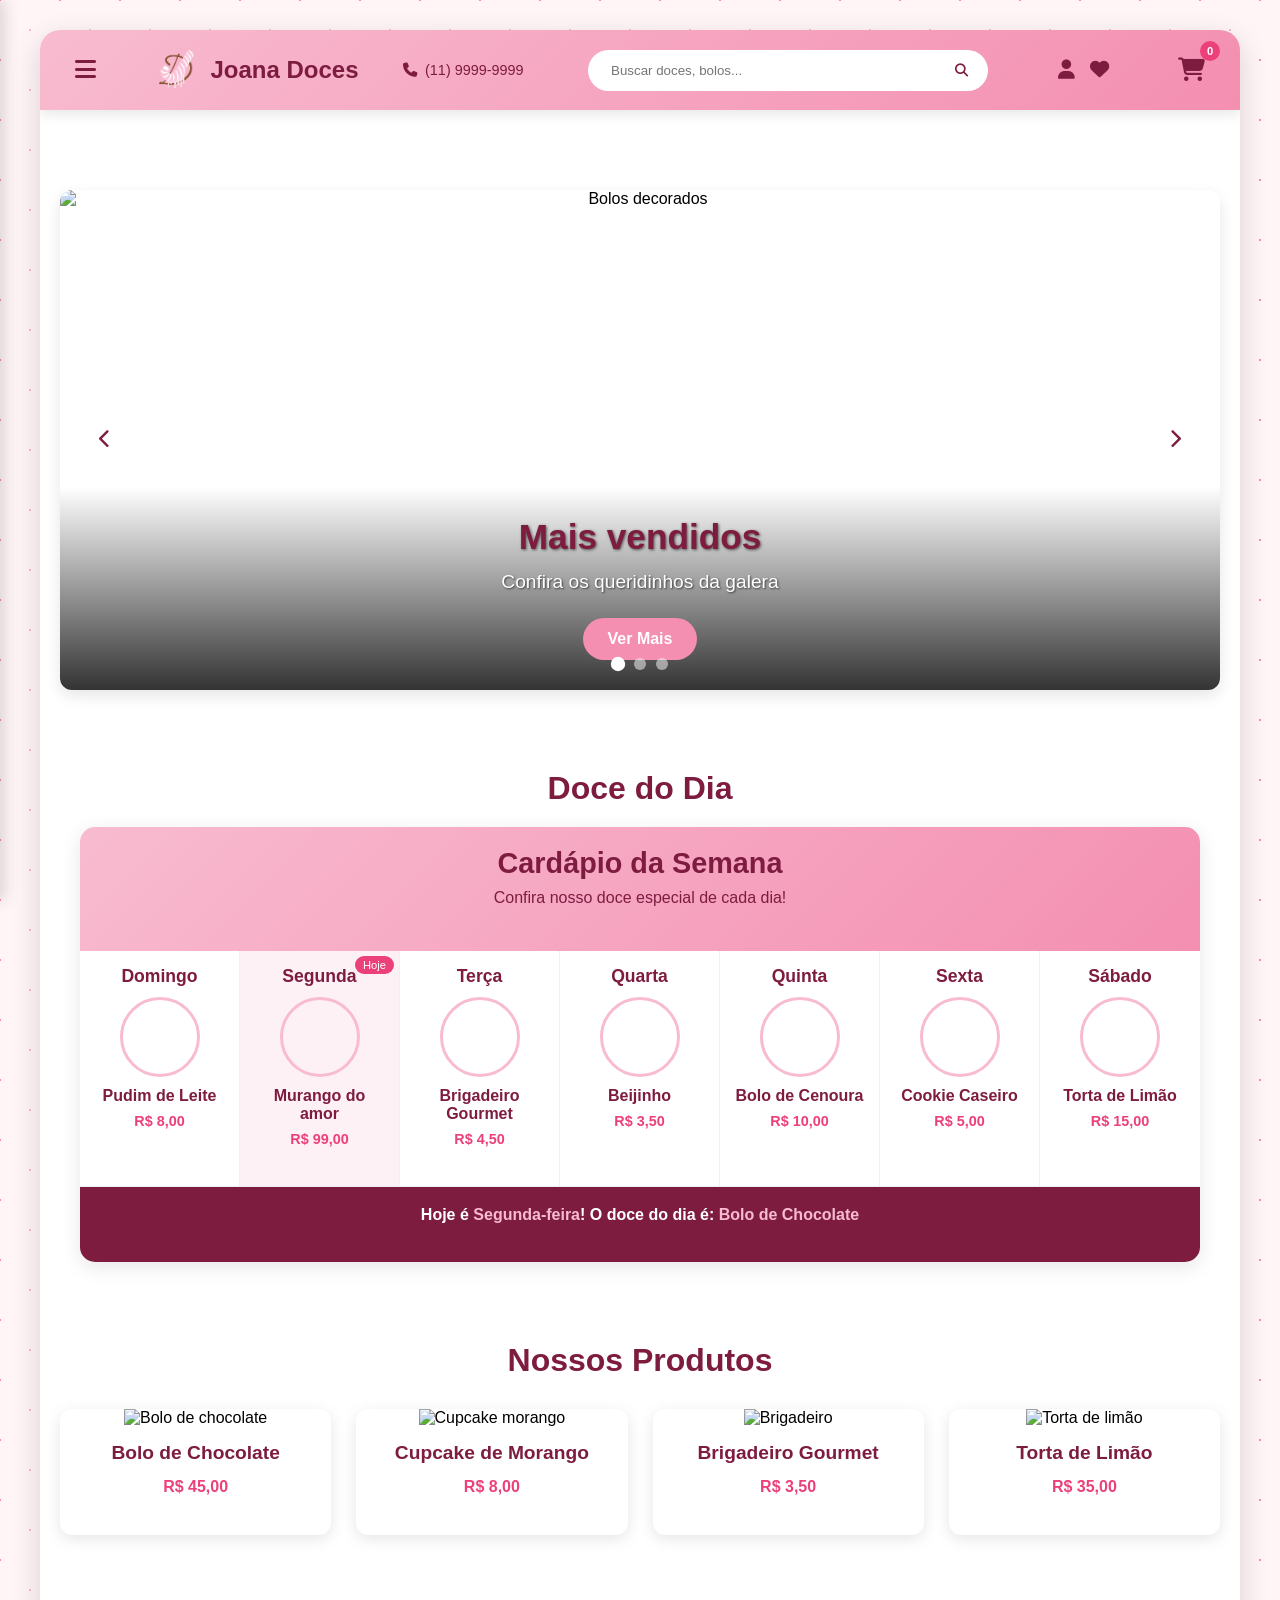
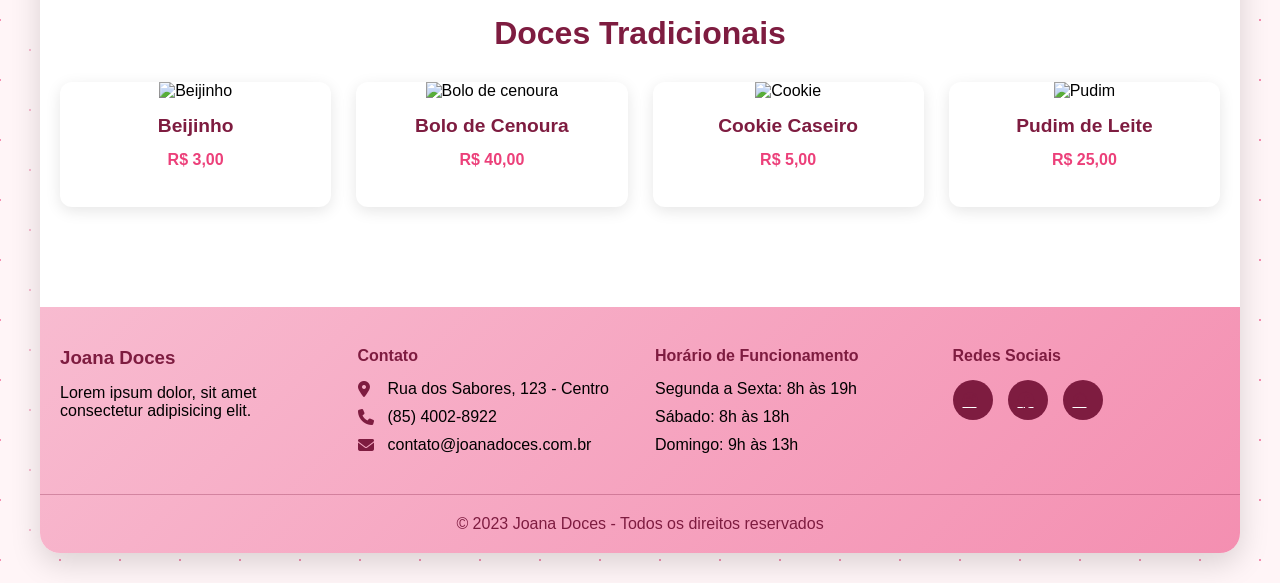
==== code/index.html @ 50fffc5e "update: nova pagina inicial Calendario adicionado" ====
<!DOCTYPE html>
<html lang="pt-br">

<head>
    <meta charset="UTF-8">
    <meta name="viewport" content="width=device-width, initial-scale=1.0">
    <title>Joana - Doces</title>
    <link rel="stylesheet" href="https://cdnjs.cloudflare.com/ajax/libs/font-awesome/6.4.0/css/all.min.css">
    <link rel="stylesheet" href="style/style.css">
</head>

<body>
    <div class="main-container">
        <header>
            <button class="menu-toggle" id="menuToggle">
                <i class="fas fa-bars"></i>
            </button>

            <div class="logo">
                <img src="resource/logo-removebg-preview.png" alt="Joana Doces" class="logo-img">
                <span class="logo-text">Joana Doces</span>
            </div>

            <div class="contact-info">
                <a href="tel:+551199999999" class="phone-link">
                    <i class="fas fa-phone"></i>
                    <span>(11) 9999-9999</span>
                </a>
            </div>

            <div class="search-bar">
                <input type="text" placeholder="Buscar doces, bolos..." aria-label="Buscar produtos">
                <button type="submit" aria-label="Pesquisar">
                    <i class="fas fa-search"></i>
                </button>
            </div>

            <div class="user-actions">
                <a href="#" class="user-icon" aria-label="Minha conta">
                    <i class="fas fa-user"></i>
                </a>
                <a href="#" class="wishlist-icon" aria-label="Favoritos">
                    <i class="fas fa-heart"></i>
                </a>
            </div>

            <div class="cart-icon" id="cartIcon">
                <i class="fas fa-shopping-cart"></i>
                <span class="cart-count">0</span>
            </div>
        </header>

        <div class="side-menu" id="sideMenu">
            <div class="menu-header">
                <h2 class="menu-title">Menu</h2>
                <button class="close-menu" id="closeMenu">
                    <i class="fas fa-times"></i>
                </button>
            </div>

            <nav class="menu-nav">
                <ul>
                    <li><a href="#"><i class="fas fa-home"></i> Início</a></li>
                    <li><a href="#"><i class="fas fa-birthday-cake"></i> Bolos</a></li>
                    <li><a href="#"><i class="fas fa-cookie"></i> Doces do dia</a></li>
                    <li><a href="#"><i class="fas fa-cupcake"></i> Doces</a></li>
                    <li><a href="#"><i class="fas fa-gift"></i> Encomendas</a></li>
                    <li><a href="#"><i class="fas fa-users"></i> Sobre Nós</a></li>
                    <li><a href="#"><i class="fas fa-phone"></i> Contato</a></li>
                </ul>
            </nav>
        </div>

        <div class="overlay" id="overlay"></div>

        <div class="content">
            <!-- Carrossel -->
            <section class="carousel-section">
                <div class="carousel-container">
                    <div class="carousel">
                        <div class="carousel-slide active">
                            <img src="https://images.unsplash.com/photo-1558319024-50a6119e4327?ixlib=rb-4.0.3&ixid=M3wxMjA3fDB8MHxwaG90by1wYWdlfHx8fGVufDB8fHx8fA%3D%3D&auto=format&fit=crop&w=1200&q=80"
                                alt="Bolos decorados">
                            <div class="slide-content">
                                <h2>Mais vendidos</h2>
                                <p>Confira os queridinhos da galera</p>
                                <a href="#" class="btn">Ver Mais</a>
                            </div>
                        </div>
                        <div class="carousel-slide">
                            <img src="https://images.unsplash.com/photo-1578985545062-69928b1d9587?ixlib=rb-4.0.3&ixid=M3wxMjA3fDB8MHxwaG90by1wYWdlfHx8fGVufDB8fHx8fA%3D%3D&auto=format&fit=crop&w=1200&q=80"
                                alt="Cupcakes coloridos">
                            <div class="slide-content">
                                <h2>Doces do dia</h2>
                                <p>Sabores incríveis para todas as ocasiões</p>
                                <a href="#" class="btn">Ver Mais</a>
                            </div>
                        </div>
                        <div class="carousel-slide">
                            <img src="https://images.unsplash.com/photo-1586788680434-30d8b2a0655d?ixlib=rb-4.0.3&ixid=M3wxMjA3fDB8MHxwaG90by1wYWdlfHx8fGVufDB8fHx8fA%3D%3D&auto=format&fit=crop&w=1200&q=80"
                                alt="Docinhos finos">
                            <div class="slide-content">
                                <h2>Sem ideia</h2>
                                <p>Sobremesas elegantes para momentos especiais</p>
                                <a href="#" class="btn">Ver Mais</a>
                            </div>
                        </div>
                    </div>
                    <button class="carousel-control prev" id="prevBtn">
                        <i class="fas fa-chevron-left"></i>
                    </button>
                    <button class="carousel-control next" id="nextBtn">
                        <i class="fas fa-chevron-right"></i>
                    </button>
                    <div class="carousel-indicators" id="indicators"></div>
                </div>
            </section>

            <!-- Seção Doce do Dia -->
            <section class="daily-special">
                <h2 class="section-title">Doce do Dia</h2>
                <div class="calendar-container">
                    <div class="calendar">
                        <div class="calendar-header">
                            <h3>Cardápio da Semana</h3>
                            <p>Confira nosso doce especial de cada dia!</p>
                        </div>
                        <div class="week-days">
                            <div class="day" data-day="domingo">
                                <h4>Domingo</h4>
                                <div class="dessert-info">
                                    <div class="dessert-image"
                                        style="background-image: url('https://images.unsplash.com/photo-1621293385250-9a4be4c5d988?ixlib=rb-4.0.3&ixid=MnwxMjA3fDB8MHxwaG90by1wYWdlfHx8fGVufDB8fHx8&auto=format&fit=crop&w=300&q=80')">
                                    </div>
                                    <h5>Pudim de Leite</h5>
                                    <p>R$ 8,00</p>
                                </div>
                            </div>
                            <div class="day" data-day="segunda">
                                <h4>Segunda</h4>
                                <div class="dessert-info">
                                    <div class="dessert-image"
                                        style="background-image: url('https://images.unsplash.com/photo-1578985545062-69928b1d9587?ixlib=rb-4.0.3&ixid=MnwxMjA3fDB8MHxwaG90by1wYWdlfHx8fGVufDB8fHx8&auto=format&fit=crop&w=300&q=80')">
                                    </div>
                                    <h5>Murango do amor</h5>
                                    <p>R$ 99,00</p>
                                </div>
                            </div>
                            <div class="day" data-day="terca">
                                <h4>Terça</h4>
                                <div class="dessert-info">
                                    <div class="dessert-image"
                                        style="background-image: url('https://images.unsplash.com/photo-1614707267537-b85aaf00c4b7?ixlib=rb-4.0.3&ixid=MnwxMjA3fDB8MHxwaG90by1wYWdlfHx8fGVufDB8fHx8&auto=format&fit=crop&w=300&q=80')">
                                    </div>
                                    <h5>Brigadeiro Gourmet</h5>
                                    <p>R$ 4,50</p>
                                </div>
                            </div>
                            <div class="day" data-day="quarta">
                                <h4>Quarta</h4>
                                <div class="dessert-info">
                                    <div class="dessert-image"
                                        style="background-image: url('https://images.unsplash.com/photo-1586985289688-ca3cf47d3e6d?ixlib=rb-4.0.3&ixid=MnwxMjA3fDB8MHxwaG90by1wYWdlfHx8fGVufDB8fHx8&auto=format&fit=crop&w=300&q=80')">
                                    </div>
                                    <h5>Beijinho</h5>
                                    <p>R$ 3,50</p>
                                </div>
                            </div>
                            <div class="day" data-day="quinta">
                                <h4>Quinta</h4>
                                <div class="dessert-info">
                                    <div class="dessert-image"
                                        style="background-image: url('https://images.unsplash.com/photo-1495147466023-ac5c588e2e94?ixlib=rb-4.0.3&ixid=MnwxMjA3fDB8MHxwaG90by1wYWdlfHx8fGVufDB8fHx8&auto=format&fit=crop&w=300&q=80')">
                                    </div>
                                    <h5>Bolo de Cenoura</h5>
                                    <p>R$ 10,00</p>
                                </div>
                            </div>
                            <div class="day" data-day="sexta">
                                <h4>Sexta</h4>
                                <div class="dessert-info">
                                    <div class="dessert-image"
                                        style="background-image: url('https://images.unsplash.com/photo-1517433670267-08bbd4be890f?ixlib=rb-4.0.3&ixid=MnwxMjA3fDB8MHxwaG90by1wYWdlfHx8fGVufDB8fHx8&auto=format&fit=crop&w=300&q=80')">
                                    </div>
                                    <h5>Cookie Caseiro</h5>
                                    <p>R$ 5,00</p>
                                </div>
                            </div>
                            <div class="day" data-day="sabado">
                                <h4>Sábado</h4>
                                <div class="dessert-info">
                                    <div class="dessert-image"
                                        style="background-image: url('https://images.unsplash.com/photo-1626082895616-3c6b86dd1f89?ixlib=rb-4.0.3&ixid=MnwxMjA3fDB8MHxwaG90by1wYWdlfHx8fGVufDB8fHx8&auto=format&fit=crop&w=300&q=80')">
                                    </div>
                                    <h5>Torta de Limão</h5>
                                    <p>R$ 15,00</p>
                                </div>
                            </div>
                        </div>
                        <div class="current-day-highlight">
                            <p>Hoje é <span id="current-day-name">Segunda-feira</span>! O doce do dia é: <span
                                    id="today-special">Bolo de Chocolate</span></p>
                        </div>
                    </div>
                </div>
            </section>

            <!-- Sessao de produtos -->
            <section class="products-section">
                <h2 class="section-title">Nossos Produtos</h2>
                <div class="product-grid">
                    <div class="product-card">
                        <img src="https://images.unsplash.com/photo-1563729784474-d77dbb933a9e?ixlib=rb-4.0.3&ixid=M3wxMjA3fDB8MHxwaG90by1wYWdlfHx8fGVufDB8fHx8fA%3D%3D&auto=format&fit=crop&w=400&q=80"
                            alt="Bolo de chocolate" class="product-image">
                        <div class="product-info">
                            <h3 class="product-title">Bolo de Chocolate</h3>
                            <p class="product-price">R$ 45,00</p>
                        </div>
                    </div>
                    <div class="product-card">
                        <img src="https://images.unsplash.com/photo-1519869325930-281384150729?ixlib=rb-4.0.3&ixid=M3wxMjA3fDB8MHxwaG90by1wYWdlfHx8fGVufDB8fHx8fA%3D%3D&auto=format&fit=crop&w=400&q=80"
                            alt="Cupcake morango" class="product-image">
                        <div class="product-info">
                            <h3 class="product-title">Cupcake de Morango</h3>
                            <p class="product-price">R$ 8,00</p>
                        </div>
                    </div>
                    <div class="product-card">
                        <img src="https://images.unsplash.com/photo-1614707267537-b85aaf00c4b7?ixlib=rb-4.0.3&ixid=M3wxMjA3fDB8MHxwaG90by1wYWdlfHx8fGVufDB8fHx8fA%3D%3D&auto=format&fit=crop&w=400&q=80"
                            alt="Brigadeiro" class="product-image">
                        <div class="product-info">
                            <h3 class="product-title">Brigadeiro Gourmet</h3>
                            <p class="product-price">R$ 3,50</p>
                        </div>
                    </div>
                    <div class="product-card">
                        <img src="https://images.unsplash.com/photo-1623334044303-241021148842?ixlib=rb-4.0.3&ixid=M3wxMjA3fDB8MHxwaG90by1wYWdlfHx8fGVufDB8fHx8fA%3D%3D&auto=format&fit=crop&w=400&q=80"
                            alt="Torta de limão" class="product-image">
                        <div class="product-info">
                            <h3 class="product-title">Torta de Limão</h3>
                            <p class="product-price">R$ 35,00</p>
                        </div>
                    </div>
                </div>
            </section>

            <section class="products-section">
                <h2 class="section-title">Doces Tradicionais</h2>
                <div class="product-grid">
                    <div class="product-card">
                        <img src="https://images.unsplash.com/photo-1586985289688-ca3cf47d3e6d?ixlib=rb-4.0.3&ixid=M3wxMjA3fDB8MHxwaG90by1wYWdlfHx8fGVufDB8fHx8fA%3D%3D&auto=format&fit=crop&w=400&q=80"
                            alt="Beijinho" class="product-image">
                        <div class="product-info">
                            <h3 class="product-title">Beijinho</h3>
                            <p class="product-price">R$ 3,00</p>
                        </div>
                    </div>
                    <div class="product-card">
                        <img src="https://images.unsplash.com/photo-1495147466023-ac5c588e2e94?ixlib=rb-4.0.3&ixid=M3wxMjA3fDB8MHxwaG90by1wYWdlfHx8fGVufDB8fHx8fA%3D%3D&auto=format&fit=crop&w=400&q=80"
                            alt="Bolo de cenoura" class="product-image">
                        <div class="product-info">
                            <h3 class="product-title">Bolo de Cenoura</h3>
                            <p class="product-price">R$ 40,00</p>
                        </div>
                    </div>
                    <div class="product-card">
                        <img src="https://images.unsplash.com/photo-1517433670267-08bbd4be890f?ixlib=rb-4.0.3&ixid=M3wxMjA3fDB8MHxwaG90by1wYWdlfHx8fGVufDB8fHx8fA%3D%3D&auto=format&fit=crop&w=400&q=80"
                            alt="Cookie" class="product-image">
                        <div class="product-info">
                            <h3 class="product-title">Cookie Caseiro</h3>
                            <p class="product-price">R$ 5,00</p>
                        </div>
                    </div>
                    <div class="product-card">
                        <img src="https://images.unsplash.com/photo-1626082895616-3c6b86dd1f89?ixlib=rb-4.0.3&ixid=M3wxMjA3fDB8MHxwaG90by1wYWdlfHx8fGVufDB8fHx8fA%3D%3D&auto=format&fit=crop&w=400&q=80"
                            alt="Pudim" class="product-image">
                        <div class="product-info">
                            <h3 class="product-title">Pudim de Leite</h3>
                            <p class="product-price">R$ 25,00</p>
                        </div>
                    </div>
                </div>
            </section>
        </div>

        <footer class="site-footer">
            <div class="footer-content">
                <div class="footer-section">
                    <h3>Joana Doces</h3>
                    <p>Lorem ipsum dolor, sit amet consectetur adipisicing elit.</p>
                </div>

                <div class="footer-section">
                    <h4>Contato</h4>
                    <p><i class="fas fa-map-marker-alt"></i> Rua dos Sabores, 123 - Centro</p>
                    <p><i class="fas fa-phone"></i> (85) 4002-8922</p>
                    <p><i class="fas fa-envelope"></i> contato@joanadoces.com.br</p>
                </div>

                <div class="footer-section">
                    <h4>Horário de Funcionamento</h4>
                    <p>Segunda a Sexta: 8h às 19h</p>
                    <p>Sábado: 8h às 18h</p>
                    <p>Domingo: 9h às 13h</p>
                </div>

                <div class="footer-section">
                    <h4>Redes Sociais</h4>
                    <div class="social-icons">
                        <a href="#"><i class="fab fa-instagram"></i></a>
                        <a href="#"><i class="fab fa-facebook"></i></a>
                        <a href="#"><i class="fab fa-whatsapp"></i></a>
                    </div>
                </div>
            </div>

            <div class="footer-bottom">
                <p>&copy; 2023 Joana Doces - Todos os direitos reservados</p>
            </div>
        </footer>

    </div>
    <script src="scripts/script.js"></script>
</body>

</html>
---- code/style/style.css ----
* {
    margin: 0;
    padding: 0;
    box-sizing: border-box;
    font-family: 'Segoe UI', Tahoma, Geneva, Verdana, sans-serif;
}

/* BG do site com padrão temático */
body {
    background-color: #fff5f7;
    background-image: 
        radial-gradient(#f8bbd0 1.5px, transparent 1.5px),
        radial-gradient(#f48fb1 1.5px, transparent 1.5px);
    background-size: 60px 60px;
    background-position: 0 0, 30px 30px;
    min-height: 100vh;
    padding: 30px 20px;
}

/* Container principal que flutua sobre o BG */
.main-container {
    background: white;
    border-radius: 20px;
    box-shadow: 0 10px 30px rgba(0, 0, 0, 0.15);
    max-width: 1200px;
    margin: 0 auto;
    min-height: calc(100vh - 60px);
    overflow: hidden;
    position: relative;
}

.container {
    max-width: 1200px;
    margin: 0 auto;
    padding: 0 20px;
}

/* Header fixo */
header {
    position: sticky;
    top: 0;
    background: linear-gradient(135deg, #f8bbd0 0%, #f48fb1 100%);
    padding: 15px 25px;
    box-shadow: 0 4px 12px rgba(0, 0, 0, 0.1);
    display: flex;
    justify-content: space-between;
    align-items: center;
    z-index: 1000;
}

/* Logo */
.logo {
    display: flex;
    align-items: center;
    gap: 10px;
}

.logo-img {
    height: 50px;
    width: auto;
}

.logo-text {
    font-size: 1.5rem;
    font-weight: bold;
    color: #7e1c40;
}

.menu-toggle {
    font-size: 1.5rem;
    background: none;
    border: none;
    color: #7e1c40;
    cursor: pointer;
    padding: 10px;
    border-radius: 50%;
    transition: all 0.3s ease;
}

.menu-toggle:hover {
    background-color: rgba(255, 255, 255, 0.3);
}

.contact-info a {
    display: flex;
    align-items: center;
    gap: 8px;
    color: #7e1c40;
    text-decoration: none;
    font-size: 0.9rem;
    white-space: nowrap;
}

.contact-info a:hover {
    color: #ec407a;
}

.search-bar {
    display: flex;
    align-items: center;
    background: white;
    border-radius: 25px;
    padding: 5px 15px;
    margin: 0 20px;
    flex: 1;
    max-width: 400px;
}

.search-bar input {
    border: none;
    background: transparent;
    padding: 8px;
    width: 100%;
    outline: none;
}

.search-bar button {
    background: none;
    border: none;
    color: #7e1c40;
    cursor: pointer;
    padding: 5px;
}

.user-actions {
    display: flex;
    gap: 5px;
    margin-right: 5px;
}

.user-actions a {
    color: #7e1c40;
    font-size: 1.2rem;
    padding: 5px;
    border-radius: 30%;
    transition: all 0.3s ease;
}

.user-actions a:hover {
    background-color: rgba(255, 255, 255, 0.3);
}

.cart-icon {
    position: relative;
    font-size: 1.5rem;
    color: #7e1c40;
    padding: 10px;
    border-radius: 50%;
    transition: all 0.3s ease;
    cursor: pointer;
    margin-left: 5px;
}

.cart-icon:hover {
    background-color: rgba(255, 255, 255, 0.3);
}

.cart-count {
    position: absolute;
    top: -5px;
    right: -5px;
    background-color: #ec407a;
    color: white;
    font-size: 0.7rem;
    width: 20px;
    height: 20px;
    border-radius: 50%;
    display: flex;
    justify-content: center;
    align-items: center;
    font-weight: bold;
}

/* Menu lateral */
.side-menu {
    position: fixed;
    top: 0;
    left: -300px;
    width: 300px;
    height: 100%;
    background: linear-gradient(to bottom, #f8bbd0, #f48fb1);
    box-shadow: 4px 0 15px rgba(0, 0, 0, 0.15);
    transition: all 0.4s ease;
    z-index: 1001;
    padding: 20px;
    overflow-y: auto;
}

.side-menu.active {
    left: 0;
}

.menu-header {
    display: flex;
    justify-content: space-between;
    align-items: center;
    margin-bottom: 30px;
    padding-bottom: 15px;
    border-bottom: 2px solid rgba(126, 28, 64, 0.3);
}

.menu-title {
    font-size: 1.5rem;
    color: #7e1c40;
    font-weight: bold;
}

.close-menu {
    font-size: 1.5rem;
    background: none;
    border: none;
    color: #7e1c40;
    cursor: pointer;
}

.menu-nav ul {
    list-style: none;
}

.menu-nav li {
    margin-bottom: 15px;
}

.menu-nav a {
    display: block;
    text-decoration: none;
    color: #7e1c40;
    font-weight: 600;
    padding: 12px 15px;
    border-radius: 8px;
    transition: all 0.3s ease;
}

.menu-nav a:hover {
    background-color: rgba(255, 255, 255, 0.5);
    transform: translateX(5px);
}

.overlay {
    position: fixed;
    top: 0;
    left: 0;
    width: 100%;
    height: 100%;
    background-color: rgba(0, 0, 0, 0.5);
    opacity: 0;
    visibility: hidden;
    transition: all 0.4s ease;
    z-index: 1000;
}

.overlay.active {
    opacity: 1;
    visibility: visible;
}

.content {
    margin-top: 40px;
    text-align: center;
    padding: 20px;
}

.content h2 {
    color: #7e1c40;
    margin-bottom: 20px;
}

.content p {
    max-width: 700px;
    margin: 0 auto 20px;
    line-height: 1.6;
}

/* Estilos do Carrossel */
.carousel-section {
    margin: 20px 0 40px;
}

.carousel-container {
    position: relative;
    max-width: 1200px;
    margin: 0 auto;
    overflow: hidden;
    border-radius: 12px;
    box-shadow: 0 6px 15px rgba(0, 0, 0, 0.1);
}

.carousel {
    display: flex;
    transition: transform 0.5s ease-in-out;
    height: 500px;
}

.carousel-slide {
    min-width: 100%;
    position: relative;
}

.carousel-slide img {
    width: 100%;
    height: 100%;
    object-fit: cover;
    display: block;
}

.slide-content {
    position: absolute;
    bottom: 0;
    left: 0;
    right: 0;
    background: linear-gradient(to top, rgba(0, 0, 0, 0.8), transparent);
    color: white;
    padding: 30px;
    text-align: center;
}

.slide-content h2 {
    font-size: 2.2rem;
    margin-bottom: 10px;
    text-shadow: 1px 1px 3px rgba(0, 0, 0, 0.6);
}

.slide-content p {
    font-size: 1.2rem;
    margin-bottom: 20px;
    text-shadow: 1px 1px 2px rgba(0, 0, 0, 0.6);
}

.btn {
    display: inline-block;
    background-color: #f48fb1;
    color: white;
    padding: 12px 25px;
    border-radius: 30px;
    text-decoration: none;
    font-weight: bold;
    transition: all 0.3s ease;
}

.btn:hover {
    background-color: #ec407a;
    transform: translateY(-3px);
    box-shadow: 0 5px 10px rgba(0, 0, 0, 0.2);
}

.carousel-control {
    position: absolute;
    top: 50%;
    transform: translateY(-50%);
    background-color: rgba(255, 255, 255, 0.7);
    border: none;
    border-radius: 50%;
    width: 50px;
    height: 50px;
    font-size: 1.2rem;
    color: #7e1c40;
    cursor: pointer;
    transition: all 0.3s ease;
    z-index: 10;
}

.carousel-control:hover {
    background-color: white;
}

.prev {
    left: 20px;
}

.next {
    right: 20px;
}

.carousel-indicators {
    position: absolute;
    bottom: 20px;
    left: 0;
    right: 0;
    display: flex;
    justify-content: center;
    gap: 10px;
}

.carousel-indicators .indicator {
    width: 12px;
    height: 12px;
    border-radius: 50%;
    background-color: rgba(255, 255, 255, 0.5);
    cursor: pointer;
    transition: all 0.3s ease;
}

.carousel-indicators .indicator.active {
    background-color: white;
    transform: scale(1.2);
}

/* Seção de Produtos */
.products-section {
    padding: 40px 0;
}

.section-title {
    text-align: center;
    color: #7e1c40;
    margin-bottom: 30px;
    font-size: 2rem;
}

.product-grid {
    display: grid;
    grid-template-columns: repeat(auto-fill, minmax(250px, 1fr));
    gap: 25px;
    margin-top: 30px;
}

.product-card {
    background: white;
    border-radius: 12px;
    overflow: hidden;
    box-shadow: 0 4px 15px rgba(0, 0, 0, 0.1);
    transition: transform 0.3s ease;
}

.product-card:hover {
    transform: translateY(-5px);
}

.product-image {
    height: 200px;
    width: 100%;
    object-fit: cover;
}

.product-info {
    padding: 15px;
}

.product-title {
    font-size: 1.2rem;
    color: #7e1c40;
    margin-bottom: 10px;
}

.product-price {
    font-weight: bold;
    color: #ec407a;
    margin-bottom: 15px;
}

@media (max-width: 768px) {
    .footer-content {
        grid-template-columns: 1fr;
        text-align: center;
    }
    
    .footer-section p {
        justify-content: center;
    }
    
    .social-icons {
        justify-content: center;
    }
}

.site-footer {
    background: linear-gradient(135deg, #f8bbd0 0%, #f48fb1 100%);
    padding: 40px 0 20px;
    margin-top: 40px;
}

.footer-content {
    display: grid;
    grid-template-columns: repeat(auto-fit, minmax(250px, 1fr));
    gap: 30px;
    max-width: 1200px;
    margin: 0 auto;
    padding: 0 20px;
}

.footer-section h3,
.footer-section h4 {
    color: #7e1c40;
    margin-bottom: 15px;
}

.footer-section p {
    margin-bottom: 10px;
    display: flex;
    align-items: center;
    gap: 10px;
}

.footer-section i {
    width: 20px;
    color: #7e1c40;
}

.social-icons {
    display: flex;
    gap: 15px;
}

.social-icons a {
    display: flex;
    align-items: center;
    justify-content: center;
    width: 40px;
    height: 40px;
    background-color: #7e1c40;
    color: white;
    border-radius: 50%;
    transition: all 0.3s ease;
}

.social-icons a:hover {
    background-color: #ec407a;
    transform: translateY(-3px);
}

.footer-bottom {
    text-align: center;
    margin-top: 30px;
    padding-top: 20px;
    border-top: 1px solid rgba(126, 28, 64, 0.3);
}

.footer-bottom p {
    color: #7e1c40;
}

@media (max-width: 768px) {
    body {
        padding: 20px 15px;
    }
    
    .main-container {
        min-height: calc(100vh - 40px);
    }
    
    header {
        padding: 12px 20px;
    }
    
    .logo-img {
        height: 40px;
    }
    
    .logo-text {
        font-size: 1.3rem;
    }
    
    .carousel {
        height: 400px;
    }
    
    .slide-content h2 {
        font-size: 1.8rem;
    }
    
    .slide-content p {
        font-size: 1rem;
    }
    
    .carousel-control {
        width: 40px;
        height: 40px;
    }
    
    .product-grid {
        grid-template-columns: repeat(auto-fill, minmax(200px, 1fr));
        gap: 20px;
    }
}

/* Estilos para a seção Doce do Dia */
.daily-special {
    padding: 40px 0;
}

.calendar-container {
    max-width: 1200px;
    margin: 0 auto;
    padding: 0 20px;
}

.calendar {
    background: white;
    border-radius: 15px;
    box-shadow: 0 5px 20px rgba(0, 0, 0, 0.1);
    overflow: hidden;
}

.calendar-header {
    background: linear-gradient(135deg, #f8bbd0 0%, #f48fb1 100%);
    padding: 20px;
    text-align: center;
    color: #7e1c40;
}

.calendar-header h3 {
    margin-bottom: 5px;
    font-size: 1.8rem;
}

.week-days {
    display: grid;
    grid-template-columns: repeat(auto-fit, minmax(140px, 1fr));
    gap: 0;
}

.day {
    padding: 15px;
    text-align: center;
    border-right: 1px solid #f0f0f0;
    border-bottom: 1px solid #f0f0f0;
    transition: all 0.3s ease;
}

.day:last-child {
    border-right: none;
}

.day:hover {
    background-color: #fff5f7;
    transform: translateY(-3px);
    box-shadow: 0 5px 15px rgba(0, 0, 0, 0.1);
}

.day h4 {
    color: #7e1c40;
    margin-bottom: 10px;
    font-size: 1.1rem;
}

.dessert-info {
    margin-top: 10px;
}

.dessert-image {
    width: 80px;
    height: 80px;
    border-radius: 50%;
    margin: 0 auto 10px;
    background-size: cover;
    background-position: center;
    border: 3px solid #f8bbd0;
}

.dessert-info h5 {
    color: #7e1c40;
    margin-bottom: 5px;
    font-size: 1rem;
}

.dessert-info p {
    color: #ec407a;
    font-weight: bold;
    font-size: 0.9rem;
}

.current-day-highlight {
    background-color: #7e1c40;
    color: white;
    padding: 15px;
    text-align: center;
    font-weight: bold;
}

.current-day-highlight span {
    color: #f8bbd0;
}

/* Destacar o dia atual */
.day[data-day="segunda"] {
    background-color: rgba(248, 187, 208, 0.2);
    position: relative;
}

.day[data-day="segunda"]::before {
    content: "Hoje";
    position: absolute;
    top: 5px;
    right: 5px;
    background-color: #ec407a;
    color: white;
    font-size: 0.7rem;
    padding: 3px 8px;
    border-radius: 10px;
}

@media (max-width: 768px) {
    .week-days {
        grid-template-columns: repeat(2, 1fr);
    }
    
    .day:nth-child(2n) {
        border-right: none;
    }
}

@media (max-width: 480px) {
    .week-days {
        grid-template-columns: 1fr;
    }
    
    .day {
        border-right: none;
    }
    
    .dessert-image {
        width: 60px;
        height: 60px;
    }
}

@media (max-width: 480px) {
    body {
        padding: 15px 10px;
    }
    
    .main-container {
        min-height: calc(100vh - 30px);
        border-radius: 15px;
    }
    
    header {
        padding: 10px 15px;
    }
    
    .logo-text {
        display: none;
    }
    
    .carousel {
        height: 300px;
    }
    
    .slide-content {
        padding: 15px;
    }
    
    .slide-content h2 {
        font-size: 1.4rem;
    }
    
    .btn {
        padding: 10px 20px;
        font-size: 0.9rem;
    }
    
    .carousel-control {
        width: 35px;
        height: 35px;
        font-size: 1rem;
    }
    
    .carousel-indicators .indicator {
        width: 10px;
        height: 10px;
    }
    
    .product-grid {
        grid-template-columns: 1fr;
        gap: 15px;
    }
    
    .section-title {
        font-size: 1.6rem;
    }

    
}
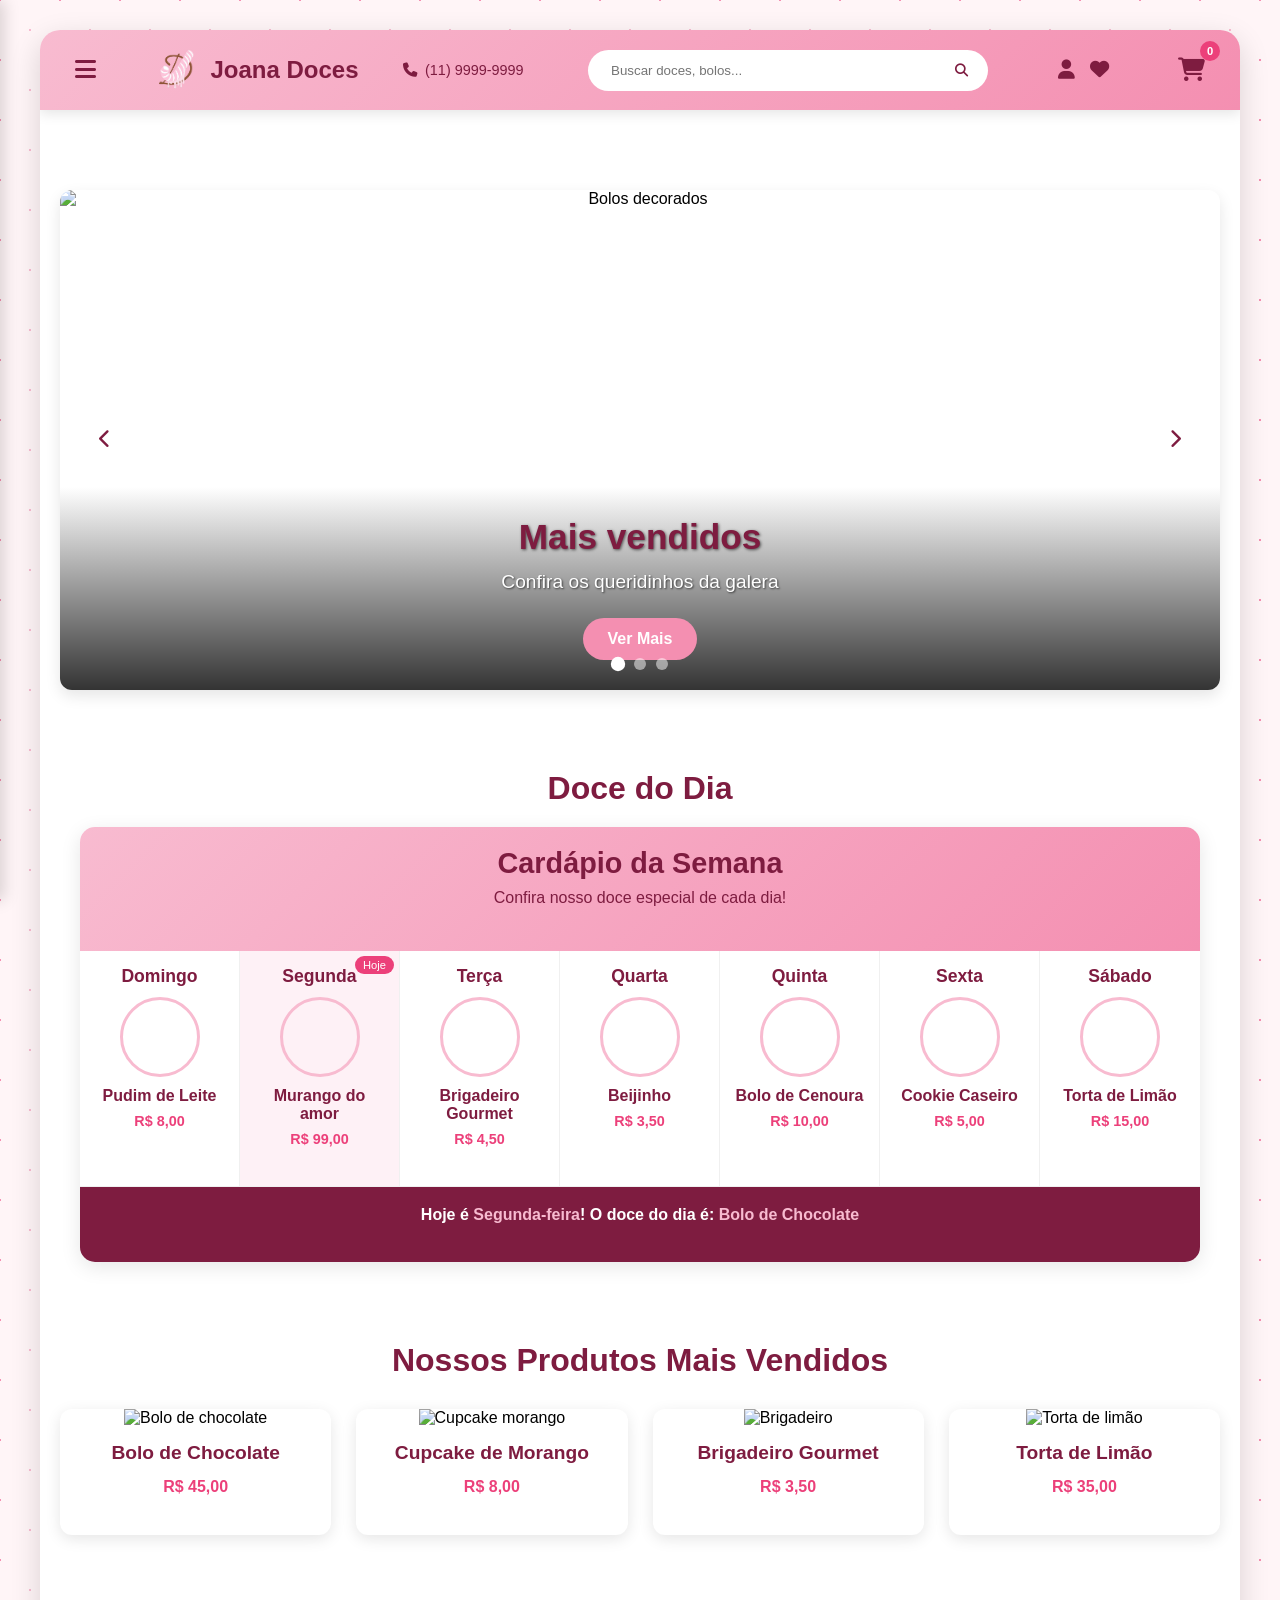
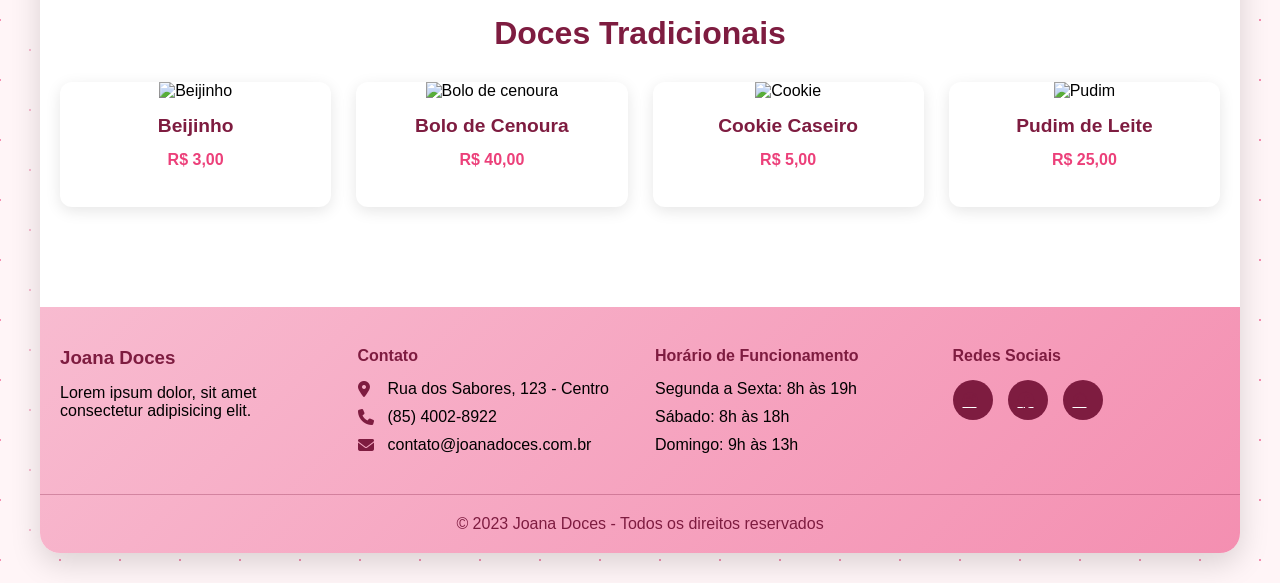
==== commit 43f50ab2: "add: pagina do carrinho > Sistema de compra nao adicionado! > Somente visual!" ====
--- a/code/index.html
+++ b/code/index.html
@@ -207,7 +207,7 @@
 
             <!-- Sessao de produtos -->
             <section class="products-section">
-                <h2 class="section-title">Nossos Produtos</h2>
+                <h2 class="section-title">Nossos Produtos Mais Vendidos</h2>
                 <div class="product-grid">
                     <div class="product-card">
                         <img src="https://images.unsplash.com/photo-1563729784474-d77dbb933a9e?ixlib=rb-4.0.3&ixid=M3wxMjA3fDB8MHxwaG90by1wYWdlfHx8fGVufDB8fHx8fA%3D%3D&auto=format&fit=crop&w=400&q=80"
--- a/code/style/style.css
+++ b/code/style/style.css
@@ -448,6 +448,254 @@
     margin-bottom: 15px;
 }
 
+/* Estilos da página do carrinho */
+.cart-page {
+    padding: 20px;
+    max-width: 1200px;
+    margin: 0 auto;
+}
+
+.page-title {
+    color: #7e1c40;
+    text-align: center;
+    margin-bottom: 30px;
+    font-size: 2.2rem;
+}
+
+.cart-container {
+    display: grid;
+    grid-template-columns: 1fr 350px;
+    gap: 30px;
+    margin-bottom: 40px;
+}
+
+.cart-items {
+    background: white;
+    border-radius: 15px;
+    padding: 20px;
+    box-shadow: 0 4px 15px rgba(0, 0, 0, 0.1);
+}
+
+.cart-item {
+    display: grid;
+    grid-template-columns: 80px 1fr auto auto auto;
+    gap: 15px;
+    align-items: center;
+    padding: 20px 0;
+    border-bottom: 1px solid #f0f0f0;
+}
+
+.cart-item:last-child {
+    border-bottom: none;
+}
+
+.item-image img {
+    width: 70px;
+    height: 70px;
+    object-fit: cover;
+    border-radius: 10px;
+}
+
+.item-details h3 {
+    color: #7e1c40;
+    margin-bottom: 5px;
+    font-size: 1.1rem;
+}
+
+.item-details p {
+    color: #666;
+    font-size: 0.9rem;
+    margin-bottom: 5px;
+}
+
+.item-price {
+    color: #ec407a;
+    font-weight: bold;
+    font-size: 1rem;
+}
+
+.item-quantity {
+    display: flex;
+    align-items: center;
+    gap: 10px;
+}
+
+.quantity-btn {
+    width: 30px;
+    height: 30px;
+    border: 2px solid #f8bbd0;
+    background: white;
+    border-radius: 50%;
+    color: #7e1c40;
+    cursor: pointer;
+    font-weight: bold;
+    transition: all 0.3s ease;
+}
+
+.quantity-btn:hover {
+    background: #f8bbd0;
+    color: white;
+}
+
+.quantity {
+    font-weight: bold;
+    min-width: 30px;
+    text-align: center;
+}
+
+.item-total {
+    font-weight: bold;
+    color: #7e1c40;
+    font-size: 1.1rem;
+}
+
+.remove-item {
+    background: none;
+    border: none;
+    color: #ff6b6b;
+    cursor: pointer;
+    padding: 8px;
+    border-radius: 50%;
+    transition: all 0.3s ease;
+}
+
+.remove-item:hover {
+    background: #ff6b6b;
+    color: white;
+}
+
+.cart-summary {
+    background: white;
+    border-radius: 15px;
+    padding: 25px;
+    box-shadow: 0 4px 15px rgba(0, 0, 0, 0.1);
+    height: fit-content;
+    position: sticky;
+    top: 100px;
+}
+
+.cart-summary h3 {
+    color: #7e1c40;
+    margin-bottom: 20px;
+    text-align: center;
+    font-size: 1.3rem;
+}
+
+.summary-line {
+    display: flex;
+    justify-content: space-between;
+    margin-bottom: 15px;
+    padding-bottom: 15px;
+    border-bottom: 1px solid #f0f0f0;
+}
+
+.summary-line.total {
+    font-weight: bold;
+    font-size: 1.2rem;
+    color: #7e1c40;
+    border-bottom: none;
+    margin-top: 10px;
+    padding-top: 15px;
+    border-top: 2px solid #f8bbd0;
+}
+
+.checkout-btn {
+    width: 100%;
+    background: linear-gradient(135deg, #f48fb1 0%, #ec407a 100%);
+    color: white;
+    border: none;
+    padding: 15px;
+    border-radius: 25px;
+    font-size: 1.1rem;
+    font-weight: bold;
+    cursor: pointer;
+    transition: all 0.3s ease;
+    margin-bottom: 15px;
+}
+
+.checkout-btn:hover {
+    transform: translateY(-2px);
+    box-shadow: 0 5px 15px rgba(236, 64, 122, 0.3);
+}
+
+.continue-shopping {
+    display: flex;
+    align-items: center;
+    justify-content: center;
+    gap: 8px;
+    color: #7e1c40;
+    text-decoration: none;
+    font-weight: 500;
+    transition: all 0.3s ease;
+}
+
+.continue-shopping:hover {
+    color: #ec407a;
+}
+
+.empty-cart-message {
+    text-align: center;
+    padding: 60px 20px;
+}
+
+.empty-cart-message i {
+    font-size: 4rem;
+    color: #f8bbd0;
+    margin-bottom: 20px;
+}
+
+.empty-cart-message h2 {
+    color: #7e1c40;
+    margin-bottom: 10px;
+}
+
+.empty-cart-message p {
+    color: #666;
+    margin-bottom: 30px;
+}
+
+/* Responsividade */
+@media (max-width: 968px) {
+    .cart-container {
+        grid-template-columns: 1fr;
+    }
+    
+    .cart-summary {
+        position: static;
+    }
+}
+
+@media (max-width: 768px) {
+    .cart-item {
+        grid-template-columns: 60px 1fr;
+        gap: 10px;
+        text-align: center;
+    }
+    
+    .item-quantity,
+    .item-total,
+    .remove-item {
+        grid-column: span 2;
+        justify-self: center;
+        margin-top: 10px;
+    }
+    
+    .item-image img {
+        width: 60px;
+        height: 60px;
+    }
+}
+
+@media (max-width: 480px) {
+    .cart-page {
+        padding: 15px;
+    }
+    
+    .page-title {
+        font-size: 1.8rem;
+    }
+}
+
 @media (max-width: 768px) {
     .footer-content {
         grid-template-columns: 1fr;
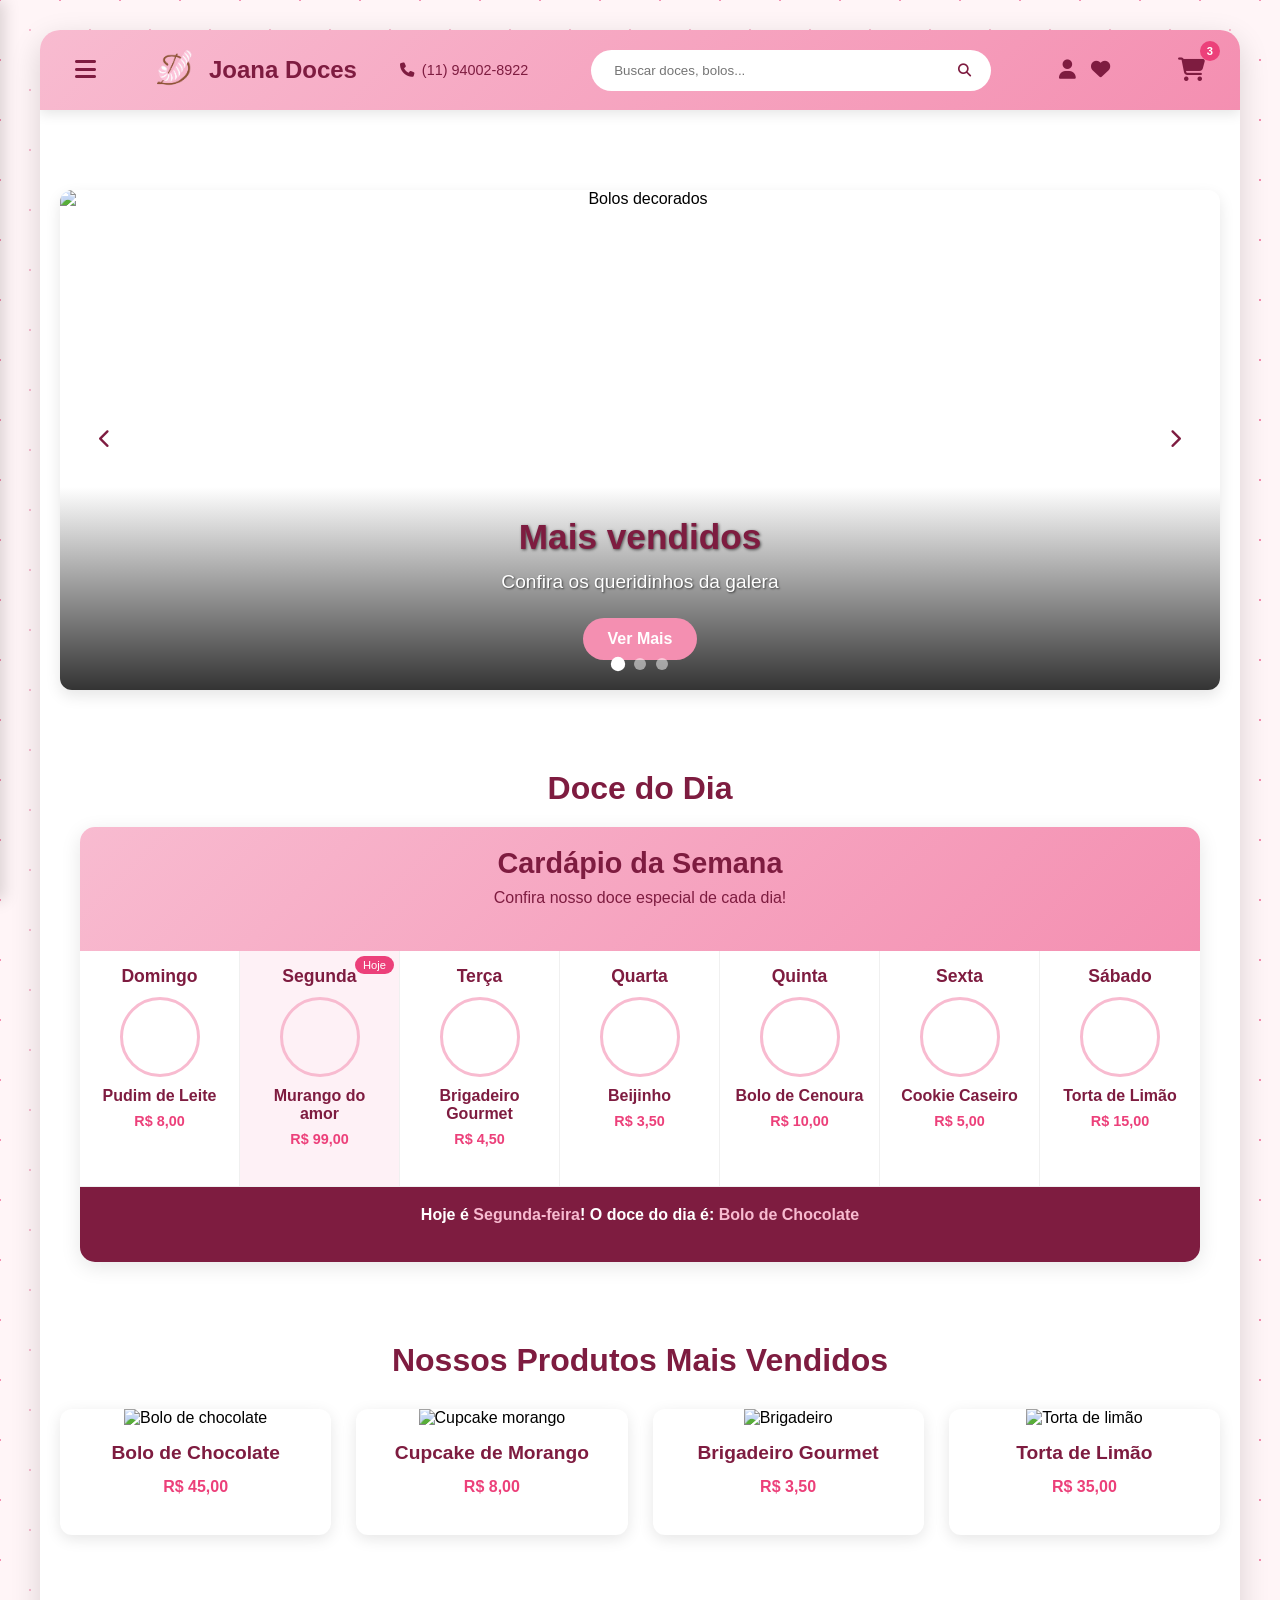
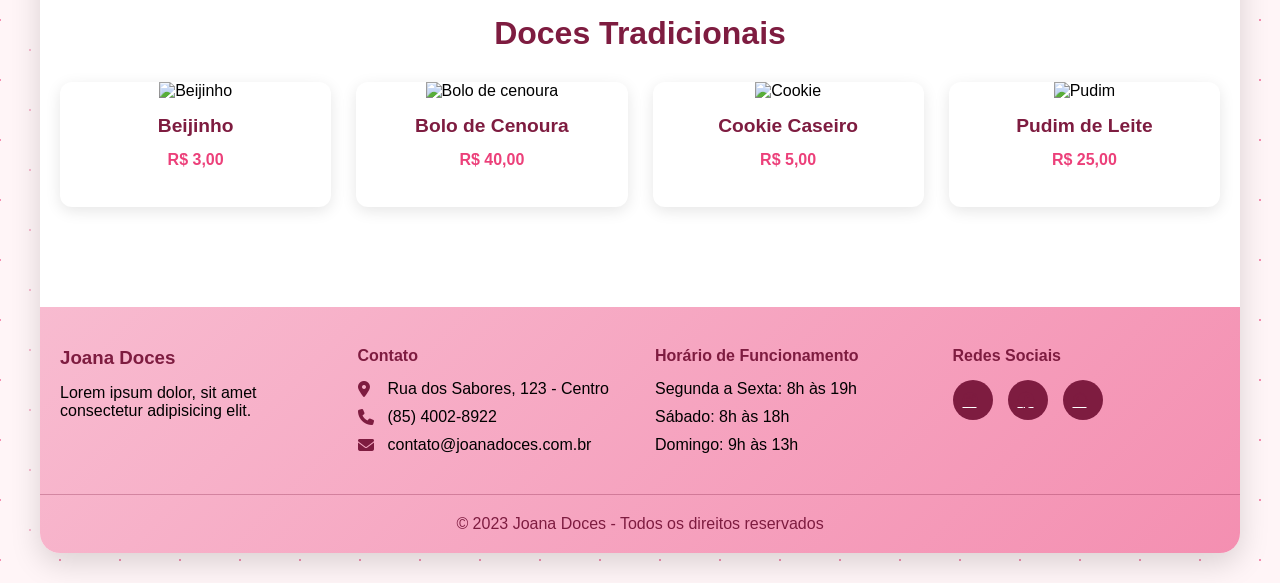
==== commit d0256ffe: "add: novas páginas > Carrinho de compras funcional; > tela de login e cadastro simples; > atualizaçã" ====
--- a/code/index.html
+++ b/code/index.html
@@ -17,14 +17,14 @@
             </button>
 
             <div class="logo">
-                <img src="resource/logo-removebg-preview.png" alt="Joana Doces" class="logo-img">
+                <img src="resource/new-logo-removebg-preview.png" alt="Joana Doces" class="logo-img">
                 <span class="logo-text">Joana Doces</span>
             </div>
 
             <div class="contact-info">
                 <a href="tel:+551199999999" class="phone-link">
                     <i class="fas fa-phone"></i>
-                    <span>(11) 9999-9999</span>
+                    <span>(11) 94002-8922</span>
                 </a>
             </div>
 
@@ -36,7 +36,7 @@
             </div>
 
             <div class="user-actions">
-                <a href="#" class="user-icon" aria-label="Minha conta">
+                <a href="login.html" class="user-icon" aria-label="Minha conta">
                     <i class="fas fa-user"></i>
                 </a>
                 <a href="#" class="wishlist-icon" aria-label="Favoritos">
@@ -46,7 +46,7 @@
 
             <div class="cart-icon" id="cartIcon">
                 <i class="fas fa-shopping-cart"></i>
-                <span class="cart-count">0</span>
+                <span class="cart-count">3</span>
             </div>
         </header>
 
@@ -60,7 +60,7 @@
 
             <nav class="menu-nav">
                 <ul>
-                    <li><a href="#"><i class="fas fa-home"></i> Início</a></li>
+                    <li><a href="index.html"><i class="fas fa-home"></i> Início</a></li>
                     <li><a href="#"><i class="fas fa-birthday-cake"></i> Bolos</a></li>
                     <li><a href="#"><i class="fas fa-cookie"></i> Doces do dia</a></li>
                     <li><a href="#"><i class="fas fa-cupcake"></i> Doces</a></li>
--- a/code/style/style.css
+++ b/code/style/style.css
@@ -8,7 +8,7 @@
 /* BG do site com padrão temático */
 body {
     background-color: #fff5f7;
-    background-image: 
+    background-image:
         radial-gradient(#f8bbd0 1.5px, transparent 1.5px),
         radial-gradient(#f48fb1 1.5px, transparent 1.5px);
     background-size: 60px 60px;
@@ -659,9 +659,308 @@
     .cart-container {
         grid-template-columns: 1fr;
     }
-    
+
     .cart-summary {
         position: static;
+    }
+}
+
+/* Estilos para autenticação */
+.auth-container {
+    max-width: 500px;
+    margin: 40px auto;
+    background: white;
+    border-radius: 20px;
+    box-shadow: 0 10px 30px rgba(0, 0, 0, 0.1);
+    overflow: hidden;
+}
+
+.auth-tabs {
+    display: flex;
+    border-bottom: 2px solid #f0f0f0;
+}
+
+.tab-btn {
+    flex: 1;
+    padding: 20px;
+    background: none;
+    border: none;
+    font-size: 1.1rem;
+    font-weight: 600;
+    color: #666;
+    cursor: pointer;
+    transition: all 0.3s ease;
+}
+
+.tab-btn.active {
+    color: #ec407a;
+    border-bottom: 3px solid #ec407a;
+}
+
+.tab-btn:hover {
+    background-color: #fff5f7;
+}
+
+.auth-forms {
+    padding: 30px;
+}
+
+.auth-form {
+    display: none;
+}
+
+.auth-form.active {
+    display: block;
+}
+
+.auth-form h2 {
+    color: #7e1c40;
+    text-align: center;
+    margin-bottom: 25px;
+    font-size: 1.8rem;
+}
+
+.form-group {
+    margin-bottom: 20px;
+}
+
+.form-group label {
+    display: block;
+    margin-bottom: 8px;
+    color: #7e1c40;
+    font-weight: 600;
+}
+
+.input-with-icon {
+    position: relative;
+    display: flex;
+    align-items: center;
+}
+
+.input-with-icon i {
+    position: absolute;
+    left: 15px;
+    color: #f48fb1;
+    z-index: 1;
+}
+
+.input-with-icon input {
+    width: 100%;
+    padding: 15px 15px 15px 45px;
+    border: 2px solid #f0f0f0;
+    border-radius: 10px;
+    font-size: 1rem;
+    transition: all 0.3s ease;
+}
+
+.input-with-icon input:focus {
+    border-color: #f48fb1;
+    outline: none;
+    box-shadow: 0 0 0 3px rgba(244, 143, 177, 0.1);
+}
+
+.toggle-password {
+    position: absolute;
+    right: 15px;
+    background: none;
+    border: none;
+    color: #666;
+    cursor: pointer;
+    padding: 5px;
+}
+
+.password-strength {
+    margin-top: 8px;
+}
+
+.strength-bar {
+    height: 5px;
+    background: #f0f0f0;
+    border-radius: 3px;
+    overflow: hidden;
+    margin-bottom: 5px;
+}
+
+.strength-bar::after {
+    content: '';
+    display: block;
+    height: 100%;
+    width: 0%;
+    background: #ff6b6b;
+    transition: width 0.3s ease;
+}
+
+.strength-text {
+    font-size: 0.8rem;
+    color: #666;
+}
+
+.form-options {
+    display: flex;
+    justify-content: space-between;
+    align-items: center;
+    margin-bottom: 20px;
+    flex-wrap: wrap;
+    gap: 10px;
+}
+
+.checkbox-container {
+    display: flex;
+    align-items: center;
+    cursor: pointer;
+    font-size: 0.9rem;
+    color: #666;
+}
+
+.checkbox-container input {
+    display: none;
+}
+
+.checkmark {
+    width: 18px;
+    height: 18px;
+    border: 2px solid #f0f0f0;
+    border-radius: 4px;
+    margin-right: 8px;
+    position: relative;
+    transition: all 0.3s ease;
+}
+
+.checkbox-container input:checked+.checkmark {
+    background: #ec407a;
+    border-color: #ec407a;
+}
+
+.checkbox-container input:checked+.checkmark::after {
+    content: '✓';
+    position: absolute;
+    color: white;
+    font-size: 12px;
+    top: 50%;
+    left: 50%;
+    transform: translate(-50%, -50%);
+}
+
+.forgot-password {
+    color: #ec407a;
+    text-decoration: none;
+    font-size: 0.9rem;
+}
+
+.forgot-password:hover {
+    text-decoration: underline;
+}
+
+.auth-btn {
+    width: 100%;
+    background: linear-gradient(135deg, #f48fb1 0%, #ec407a 100%);
+    color: white;
+    border: none;
+    padding: 15px;
+    border-radius: 10px;
+    font-size: 1.1rem;
+    font-weight: 600;
+    cursor: pointer;
+    transition: all 0.3s ease;
+    margin-bottom: 20px;
+}
+
+.auth-btn:hover {
+    transform: translateY(-2px);
+    box-shadow: 0 5px 15px rgba(236, 64, 122, 0.3);
+}
+
+.auth-divider {
+    position: relative;
+    text-align: center;
+    margin: 25px 0;
+}
+
+.auth-divider::before {
+    content: '';
+    position: absolute;
+    top: 50%;
+    left: 0;
+    right: 0;
+    height: 1px;
+    background: #f0f0f0;
+}
+
+.auth-divider span {
+    background: white;
+    padding: 0 15px;
+    color: #666;
+    position: relative;
+    z-index: 1;
+}
+
+.social-btn {
+    width: 100%;
+    padding: 12px;
+    border: 2px solid #f0f0f0;
+    border-radius: 10px;
+    background: white;
+    font-size: 1rem;
+    font-weight: 600;
+    cursor: pointer;
+    transition: all 0.3s ease;
+    margin-bottom: 10px;
+    display: flex;
+    align-items: center;
+    justify-content: center;
+    gap: 10px;
+}
+
+.social-btn:hover {
+    border-color: #f48fb1;
+    transform: translateY(-1px);
+}
+
+.google-btn {
+    color: #666;
+}
+
+.facebook-btn {
+    color: #1877f2;
+}
+
+/* Responsividade */
+@media (max-width: 768px) {
+    .auth-container {
+        margin: 20px;
+    }
+
+    .auth-forms {
+        padding: 20px;
+    }
+
+    .form-options {
+        flex-direction: column;
+        align-items: flex-start;
+        gap: 15px;
+    }
+
+    .tab-btn {
+        padding: 15px;
+        font-size: 1rem;
+    }
+}
+
+@media (max-width: 480px) {
+    .auth-container {
+        margin: 10px;
+    }
+
+    .auth-forms {
+        padding: 15px;
+    }
+
+    .auth-form h2 {
+        font-size: 1.5rem;
+    }
+
+    .input-with-icon input {
+        padding: 12px 12px 12px 40px;
     }
 }
 
@@ -671,7 +970,7 @@
         gap: 10px;
         text-align: center;
     }
-    
+
     .item-quantity,
     .item-total,
     .remove-item {
@@ -679,7 +978,7 @@
         justify-self: center;
         margin-top: 10px;
     }
-    
+
     .item-image img {
         width: 60px;
         height: 60px;
@@ -690,7 +989,7 @@
     .cart-page {
         padding: 15px;
     }
-    
+
     .page-title {
         font-size: 1.8rem;
     }
@@ -701,11 +1000,11 @@
         grid-template-columns: 1fr;
         text-align: center;
     }
-    
+
     .footer-section p {
         justify-content: center;
     }
-    
+
     .social-icons {
         justify-content: center;
     }
@@ -781,40 +1080,40 @@
     body {
         padding: 20px 15px;
     }
-    
+
     .main-container {
         min-height: calc(100vh - 40px);
     }
-    
+
     header {
         padding: 12px 20px;
     }
-    
+
     .logo-img {
         height: 40px;
     }
-    
+
     .logo-text {
         font-size: 1.3rem;
     }
-    
+
     .carousel {
         height: 400px;
     }
-    
+
     .slide-content h2 {
         font-size: 1.8rem;
     }
-    
+
     .slide-content p {
         font-size: 1rem;
     }
-    
+
     .carousel-control {
         width: 40px;
         height: 40px;
     }
-    
+
     .product-grid {
         grid-template-columns: repeat(auto-fill, minmax(200px, 1fr));
         gap: 20px;
@@ -941,7 +1240,7 @@
     .week-days {
         grid-template-columns: repeat(2, 1fr);
     }
-    
+
     .day:nth-child(2n) {
         border-right: none;
     }
@@ -951,11 +1250,11 @@
     .week-days {
         grid-template-columns: 1fr;
     }
-    
+
     .day {
         border-right: none;
     }
-    
+
     .dessert-image {
         width: 60px;
         height: 60px;
@@ -966,56 +1265,56 @@
     body {
         padding: 15px 10px;
     }
-    
+
     .main-container {
         min-height: calc(100vh - 30px);
         border-radius: 15px;
     }
-    
+
     header {
         padding: 10px 15px;
     }
-    
+
     .logo-text {
         display: none;
     }
-    
+
     .carousel {
         height: 300px;
     }
-    
+
     .slide-content {
         padding: 15px;
     }
-    
+
     .slide-content h2 {
         font-size: 1.4rem;
     }
-    
+
     .btn {
         padding: 10px 20px;
         font-size: 0.9rem;
     }
-    
+
     .carousel-control {
         width: 35px;
         height: 35px;
         font-size: 1rem;
     }
-    
+
     .carousel-indicators .indicator {
         width: 10px;
         height: 10px;
     }
-    
+
     .product-grid {
         grid-template-columns: 1fr;
         gap: 15px;
     }
-    
+
     .section-title {
         font-size: 1.6rem;
     }
 
-    
+
 }
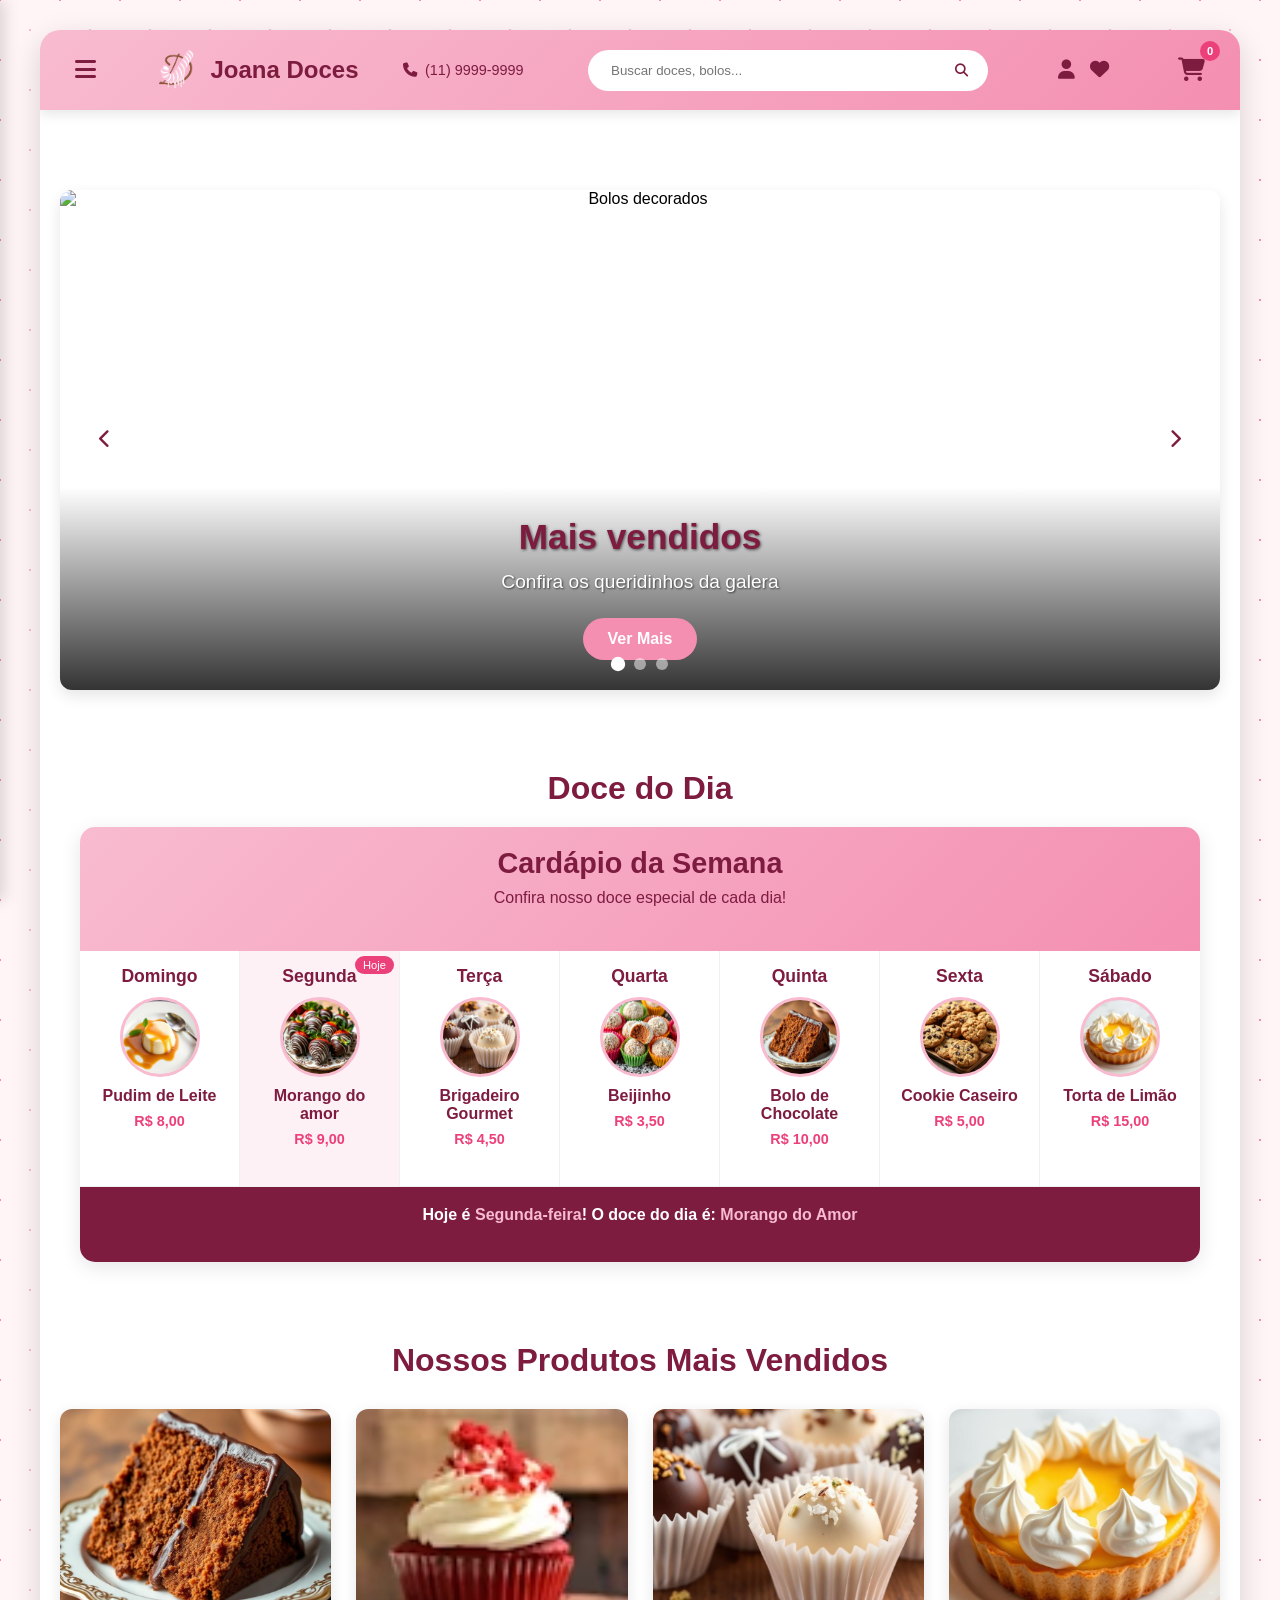
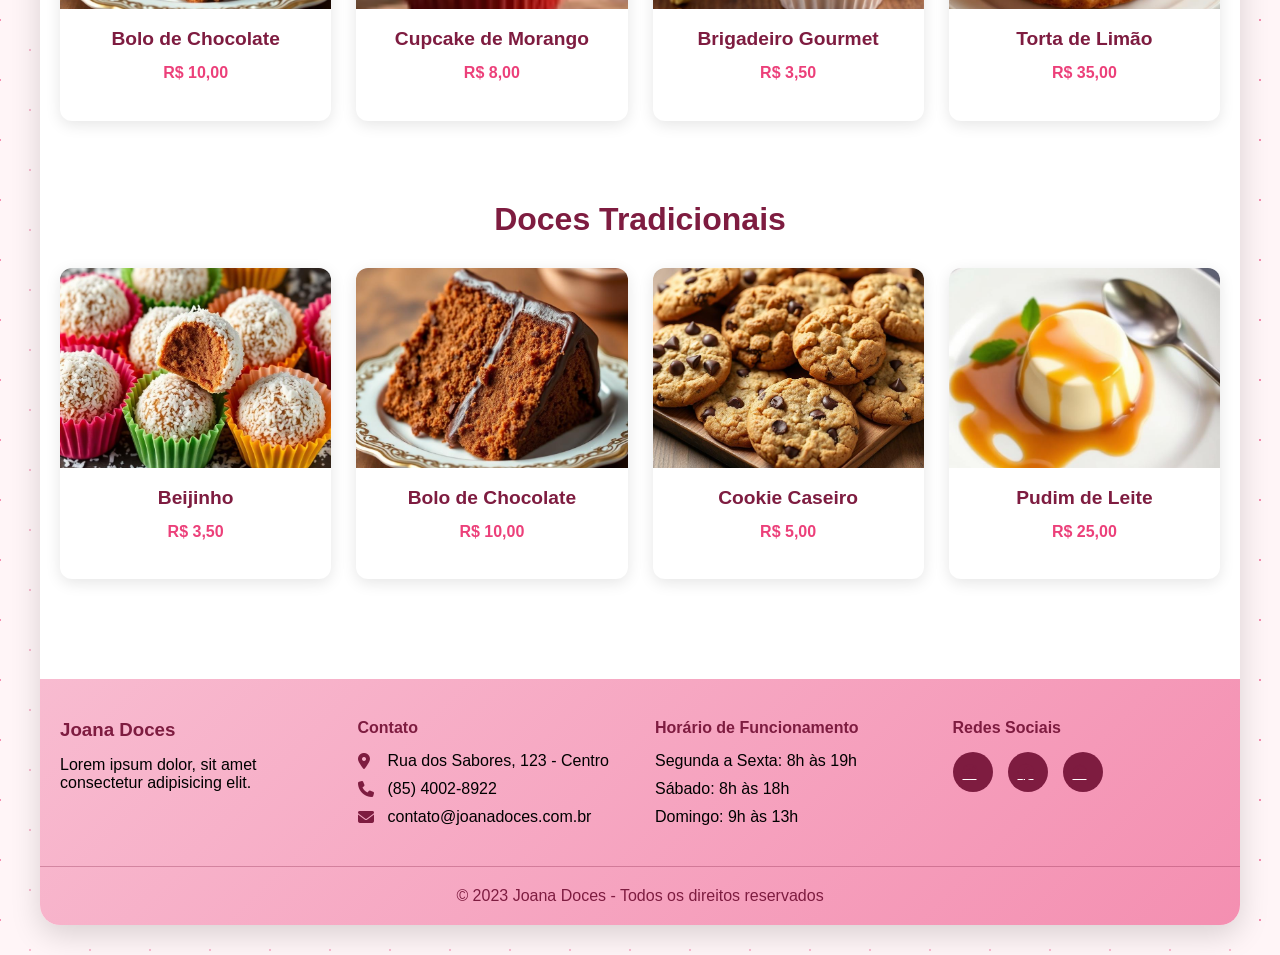
==== commit 6dd3c5f7: "MUNDAÇA DE IMAGENS Mudei a imagem e os preços e o nome de um produto" ====
--- a/code/index.html
+++ b/code/index.html
@@ -17,14 +17,14 @@
             </button>
 
             <div class="logo">
-                <img src="resource/new-logo-removebg-preview.png" alt="Joana Doces" class="logo-img">
+                <img src="resource/logo-removebg-preview.png" alt="Joana Doces" class="logo-img">
                 <span class="logo-text">Joana Doces</span>
             </div>
 
             <div class="contact-info">
                 <a href="tel:+551199999999" class="phone-link">
                     <i class="fas fa-phone"></i>
-                    <span>(11) 94002-8922</span>
+                    <span>(11) 9999-9999</span>
                 </a>
             </div>
 
@@ -36,7 +36,7 @@
             </div>
 
             <div class="user-actions">
-                <a href="login.html" class="user-icon" aria-label="Minha conta">
+                <a href="#" class="user-icon" aria-label="Minha conta">
                     <i class="fas fa-user"></i>
                 </a>
                 <a href="#" class="wishlist-icon" aria-label="Favoritos">
@@ -46,7 +46,7 @@
 
             <div class="cart-icon" id="cartIcon">
                 <i class="fas fa-shopping-cart"></i>
-                <span class="cart-count">3</span>
+                <span class="cart-count">0</span>
             </div>
         </header>
 
@@ -60,7 +60,7 @@
 
             <nav class="menu-nav">
                 <ul>
-                    <li><a href="index.html"><i class="fas fa-home"></i> Início</a></li>
+                    <li><a href="#"><i class="fas fa-home"></i> Início</a></li>
                     <li><a href="#"><i class="fas fa-birthday-cake"></i> Bolos</a></li>
                     <li><a href="#"><i class="fas fa-cookie"></i> Doces do dia</a></li>
                     <li><a href="#"><i class="fas fa-cupcake"></i> Doces</a></li>
@@ -130,7 +130,7 @@
                                 <h4>Domingo</h4>
                                 <div class="dessert-info">
                                     <div class="dessert-image"
-                                        style="background-image: url('https://images.unsplash.com/photo-1621293385250-9a4be4c5d988?ixlib=rb-4.0.3&ixid=MnwxMjA3fDB8MHxwaG90by1wYWdlfHx8fGVufDB8fHx8&auto=format&fit=crop&w=300&q=80')">
+                                        style="background-image: url('img/baixados\ \(5\).jfif')">
                                     </div>
                                     <h5>Pudim de Leite</h5>
                                     <p>R$ 8,00</p>
@@ -140,17 +140,17 @@
                                 <h4>Segunda</h4>
                                 <div class="dessert-info">
                                     <div class="dessert-image"
-                                        style="background-image: url('https://images.unsplash.com/photo-1578985545062-69928b1d9587?ixlib=rb-4.0.3&ixid=MnwxMjA3fDB8MHxwaG90by1wYWdlfHx8fGVufDB8fHx8&auto=format&fit=crop&w=300&q=80')">
-                                    </div>
-                                    <h5>Murango do amor</h5>
-                                    <p>R$ 99,00</p>
+                                        style="background-image: url('/code/img/baixados\ \(4\).jfif')">
+                                    </div>
+                                    <h5>Morango do amor</h5>
+                                    <p>R$ 9,00</p>
                                 </div>
                             </div>
                             <div class="day" data-day="terca">
                                 <h4>Terça</h4>
                                 <div class="dessert-info">
                                     <div class="dessert-image"
-                                        style="background-image: url('https://images.unsplash.com/photo-1614707267537-b85aaf00c4b7?ixlib=rb-4.0.3&ixid=MnwxMjA3fDB8MHxwaG90by1wYWdlfHx8fGVufDB8fHx8&auto=format&fit=crop&w=300&q=80')">
+                                        style="background-image: url('/code/img/baixados\ \(2\).jfif')">
                                     </div>
                                     <h5>Brigadeiro Gourmet</h5>
                                     <p>R$ 4,50</p>
@@ -160,7 +160,7 @@
                                 <h4>Quarta</h4>
                                 <div class="dessert-info">
                                     <div class="dessert-image"
-                                        style="background-image: url('https://images.unsplash.com/photo-1586985289688-ca3cf47d3e6d?ixlib=rb-4.0.3&ixid=MnwxMjA3fDB8MHxwaG90by1wYWdlfHx8fGVufDB8fHx8&auto=format&fit=crop&w=300&q=80')">
+                                        style="background-image: url('img/baixados.jfif')">
                                     </div>
                                     <h5>Beijinho</h5>
                                     <p>R$ 3,50</p>
@@ -170,9 +170,9 @@
                                 <h4>Quinta</h4>
                                 <div class="dessert-info">
                                     <div class="dessert-image"
-                                        style="background-image: url('https://images.unsplash.com/photo-1495147466023-ac5c588e2e94?ixlib=rb-4.0.3&ixid=MnwxMjA3fDB8MHxwaG90by1wYWdlfHx8fGVufDB8fHx8&auto=format&fit=crop&w=300&q=80')">
-                                    </div>
-                                    <h5>Bolo de Cenoura</h5>
+                                        style="background-image: url('img/baixados\ \(1\).jfif')">
+                                    </div>
+                                    <h5>Bolo de Chocolate</h5>
                                     <p>R$ 10,00</p>
                                 </div>
                             </div>
@@ -180,7 +180,7 @@
                                 <h4>Sexta</h4>
                                 <div class="dessert-info">
                                     <div class="dessert-image"
-                                        style="background-image: url('https://images.unsplash.com/photo-1517433670267-08bbd4be890f?ixlib=rb-4.0.3&ixid=MnwxMjA3fDB8MHxwaG90by1wYWdlfHx8fGVufDB8fHx8&auto=format&fit=crop&w=300&q=80')">
+                                        style="background-image: url('img/baixados\ \(3\).jfif')">
                                     </div>
                                     <h5>Cookie Caseiro</h5>
                                     <p>R$ 5,00</p>
@@ -190,7 +190,7 @@
                                 <h4>Sábado</h4>
                                 <div class="dessert-info">
                                     <div class="dessert-image"
-                                        style="background-image: url('https://images.unsplash.com/photo-1626082895616-3c6b86dd1f89?ixlib=rb-4.0.3&ixid=MnwxMjA3fDB8MHxwaG90by1wYWdlfHx8fGVufDB8fHx8&auto=format&fit=crop&w=300&q=80')">
+                                        style="background-image: url('img/baixados\ \(6\).jfif')">
                                     </div>
                                     <h5>Torta de Limão</h5>
                                     <p>R$ 15,00</p>
@@ -199,7 +199,7 @@
                         </div>
                         <div class="current-day-highlight">
                             <p>Hoje é <span id="current-day-name">Segunda-feira</span>! O doce do dia é: <span
-                                    id="today-special">Bolo de Chocolate</span></p>
+                                    id="today-special">Morango do Amor</span></p>
                         </div>
                     </div>
                 </div>
@@ -210,15 +210,15 @@
                 <h2 class="section-title">Nossos Produtos Mais Vendidos</h2>
                 <div class="product-grid">
                     <div class="product-card">
-                        <img src="https://images.unsplash.com/photo-1563729784474-d77dbb933a9e?ixlib=rb-4.0.3&ixid=M3wxMjA3fDB8MHxwaG90by1wYWdlfHx8fGVufDB8fHx8fA%3D%3D&auto=format&fit=crop&w=400&q=80"
+                        <img src="img/baixados (1).jfif"
                             alt="Bolo de chocolate" class="product-image">
                         <div class="product-info">
                             <h3 class="product-title">Bolo de Chocolate</h3>
-                            <p class="product-price">R$ 45,00</p>
-                        </div>
-                    </div>
-                    <div class="product-card">
-                        <img src="https://images.unsplash.com/photo-1519869325930-281384150729?ixlib=rb-4.0.3&ixid=M3wxMjA3fDB8MHxwaG90by1wYWdlfHx8fGVufDB8fHx8fA%3D%3D&auto=format&fit=crop&w=400&q=80"
+                            <p class="product-price">R$ 10,00</p>
+                        </div>
+                    </div>
+                    <div class="product-card">
+                        <img src="img/cupckeike.avif"
                             alt="Cupcake morango" class="product-image">
                         <div class="product-info">
                             <h3 class="product-title">Cupcake de Morango</h3>
@@ -226,7 +226,7 @@
                         </div>
                     </div>
                     <div class="product-card">
-                        <img src="https://images.unsplash.com/photo-1614707267537-b85aaf00c4b7?ixlib=rb-4.0.3&ixid=M3wxMjA3fDB8MHxwaG90by1wYWdlfHx8fGVufDB8fHx8fA%3D%3D&auto=format&fit=crop&w=400&q=80"
+                        <img src="img/baixados (2).jfif"
                             alt="Brigadeiro" class="product-image">
                         <div class="product-info">
                             <h3 class="product-title">Brigadeiro Gourmet</h3>
@@ -234,7 +234,7 @@
                         </div>
                     </div>
                     <div class="product-card">
-                        <img src="https://images.unsplash.com/photo-1623334044303-241021148842?ixlib=rb-4.0.3&ixid=M3wxMjA3fDB8MHxwaG90by1wYWdlfHx8fGVufDB8fHx8fA%3D%3D&auto=format&fit=crop&w=400&q=80"
+                        <img src="img/baixados (6).jfif"
                             alt="Torta de limão" class="product-image">
                         <div class="product-info">
                             <h3 class="product-title">Torta de Limão</h3>
@@ -248,23 +248,23 @@
                 <h2 class="section-title">Doces Tradicionais</h2>
                 <div class="product-grid">
                     <div class="product-card">
-                        <img src="https://images.unsplash.com/photo-1586985289688-ca3cf47d3e6d?ixlib=rb-4.0.3&ixid=M3wxMjA3fDB8MHxwaG90by1wYWdlfHx8fGVufDB8fHx8fA%3D%3D&auto=format&fit=crop&w=400&q=80"
+                        <img src="img/baixados.jfif"
                             alt="Beijinho" class="product-image">
                         <div class="product-info">
                             <h3 class="product-title">Beijinho</h3>
-                            <p class="product-price">R$ 3,00</p>
-                        </div>
-                    </div>
-                    <div class="product-card">
-                        <img src="https://images.unsplash.com/photo-1495147466023-ac5c588e2e94?ixlib=rb-4.0.3&ixid=M3wxMjA3fDB8MHxwaG90by1wYWdlfHx8fGVufDB8fHx8fA%3D%3D&auto=format&fit=crop&w=400&q=80"
+                            <p class="product-price">R$ 3,50</p>
+                        </div>
+                    </div>
+                    <div class="product-card">
+                        <img src="img/baixados (1).jfif"
                             alt="Bolo de cenoura" class="product-image">
                         <div class="product-info">
-                            <h3 class="product-title">Bolo de Cenoura</h3>
-                            <p class="product-price">R$ 40,00</p>
-                        </div>
-                    </div>
-                    <div class="product-card">
-                        <img src="https://images.unsplash.com/photo-1517433670267-08bbd4be890f?ixlib=rb-4.0.3&ixid=M3wxMjA3fDB8MHxwaG90by1wYWdlfHx8fGVufDB8fHx8fA%3D%3D&auto=format&fit=crop&w=400&q=80"
+                            <h3 class="product-title">Bolo de Chocolate</h3>
+                            <p class="product-price">R$ 10,00</p>
+                        </div>
+                    </div>
+                    <div class="product-card">
+                        <img src="img/baixados (3).jfif"
                             alt="Cookie" class="product-image">
                         <div class="product-info">
                             <h3 class="product-title">Cookie Caseiro</h3>
@@ -272,7 +272,7 @@
                         </div>
                     </div>
                     <div class="product-card">
-                        <img src="https://images.unsplash.com/photo-1626082895616-3c6b86dd1f89?ixlib=rb-4.0.3&ixid=M3wxMjA3fDB8MHxwaG90by1wYWdlfHx8fGVufDB8fHx8fA%3D%3D&auto=format&fit=crop&w=400&q=80"
+                        <img src="img/baixados (5).jfif"
                             alt="Pudim" class="product-image">
                         <div class="product-info">
                             <h3 class="product-title">Pudim de Leite</h3>
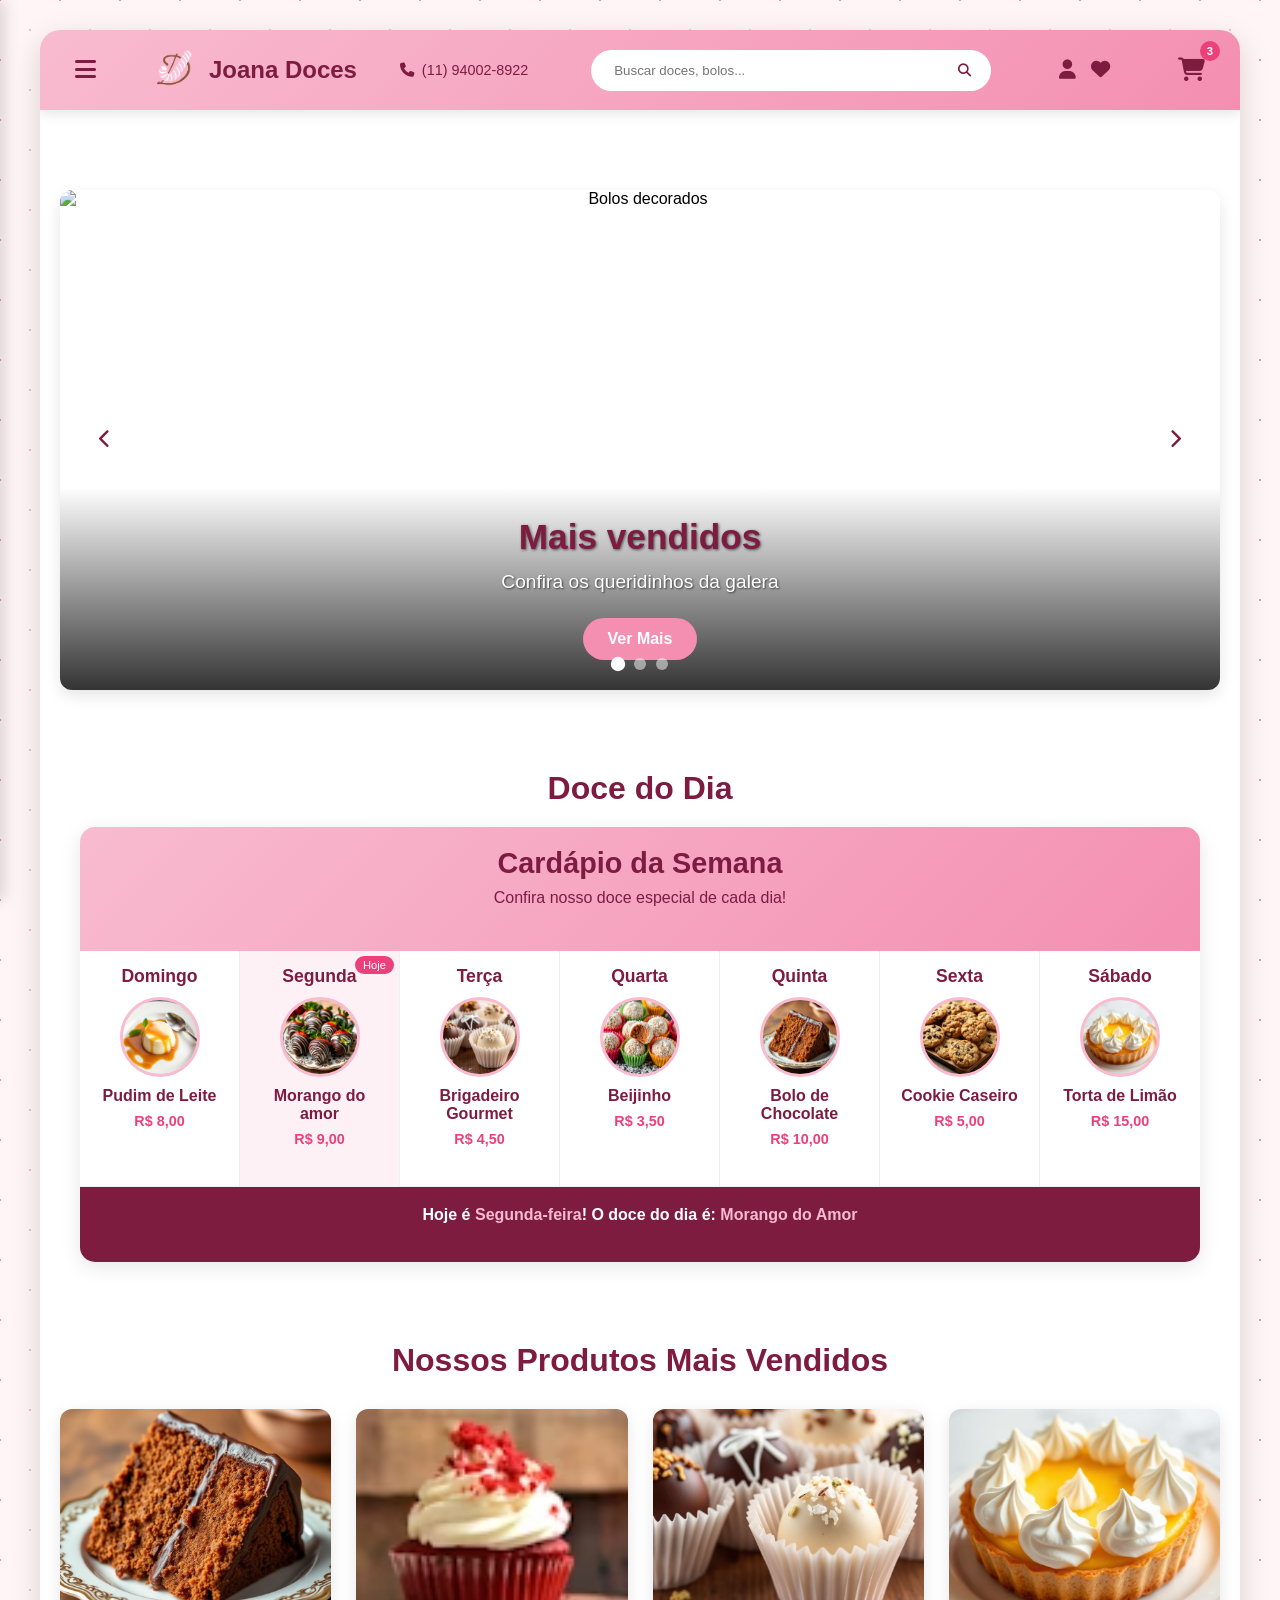
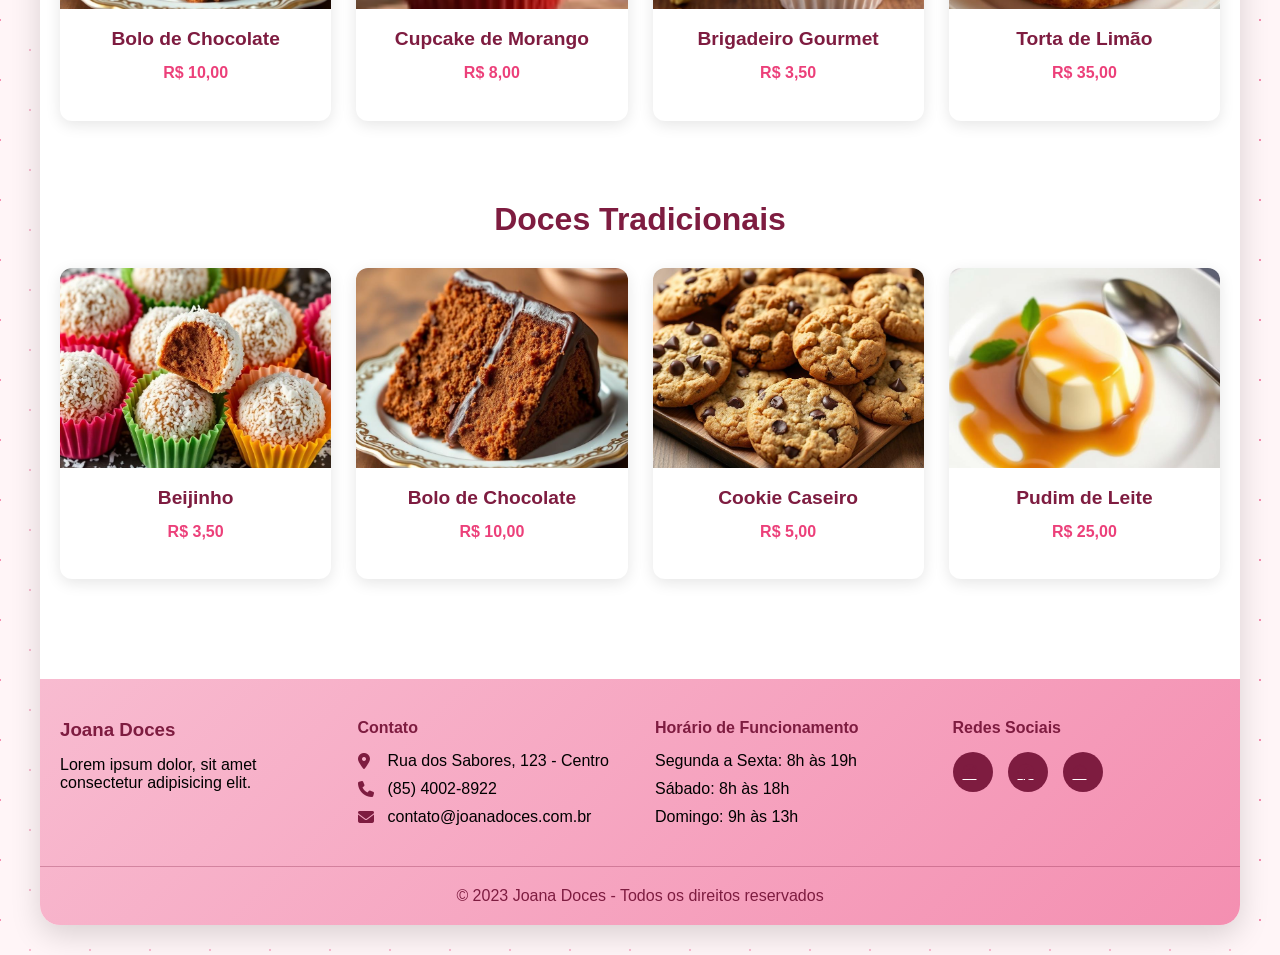
==== commit 9ff43b4a: "Merge branch 'development' of https://github.com/KayoRodrigues1235/Trabalho_DAPI into development" ====
--- a/code/index.html
+++ b/code/index.html
@@ -17,14 +17,14 @@
             </button>
 
             <div class="logo">
-                <img src="resource/logo-removebg-preview.png" alt="Joana Doces" class="logo-img">
+                <img src="resource/new-logo-removebg-preview.png" alt="Joana Doces" class="logo-img">
                 <span class="logo-text">Joana Doces</span>
             </div>
 
             <div class="contact-info">
                 <a href="tel:+551199999999" class="phone-link">
                     <i class="fas fa-phone"></i>
-                    <span>(11) 9999-9999</span>
+                    <span>(11) 94002-8922</span>
                 </a>
             </div>
 
@@ -36,7 +36,7 @@
             </div>
 
             <div class="user-actions">
-                <a href="#" class="user-icon" aria-label="Minha conta">
+                <a href="login.html" class="user-icon" aria-label="Minha conta">
                     <i class="fas fa-user"></i>
                 </a>
                 <a href="#" class="wishlist-icon" aria-label="Favoritos">
@@ -46,7 +46,7 @@
 
             <div class="cart-icon" id="cartIcon">
                 <i class="fas fa-shopping-cart"></i>
-                <span class="cart-count">0</span>
+                <span class="cart-count">3</span>
             </div>
         </header>
 
@@ -60,7 +60,7 @@
 
             <nav class="menu-nav">
                 <ul>
-                    <li><a href="#"><i class="fas fa-home"></i> Início</a></li>
+                    <li><a href="index.html"><i class="fas fa-home"></i> Início</a></li>
                     <li><a href="#"><i class="fas fa-birthday-cake"></i> Bolos</a></li>
                     <li><a href="#"><i class="fas fa-cookie"></i> Doces do dia</a></li>
                     <li><a href="#"><i class="fas fa-cupcake"></i> Doces</a></li>
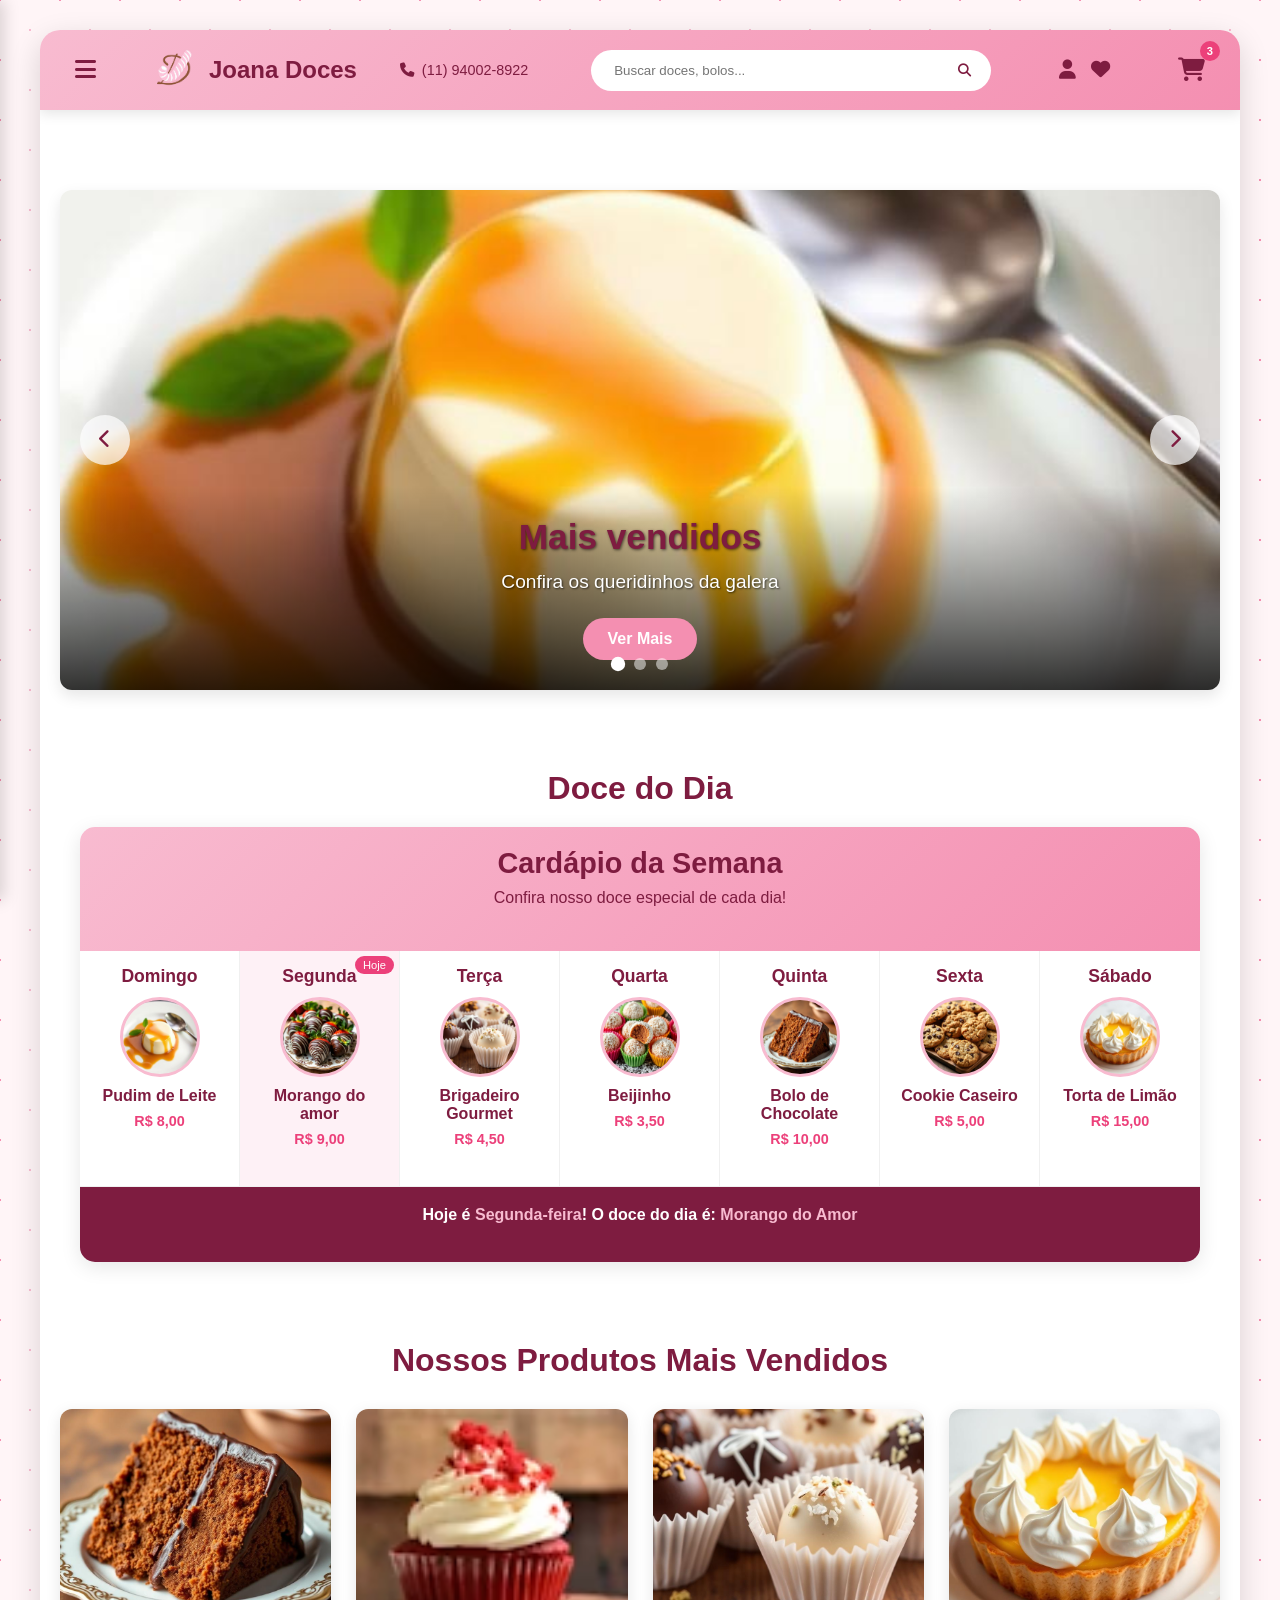
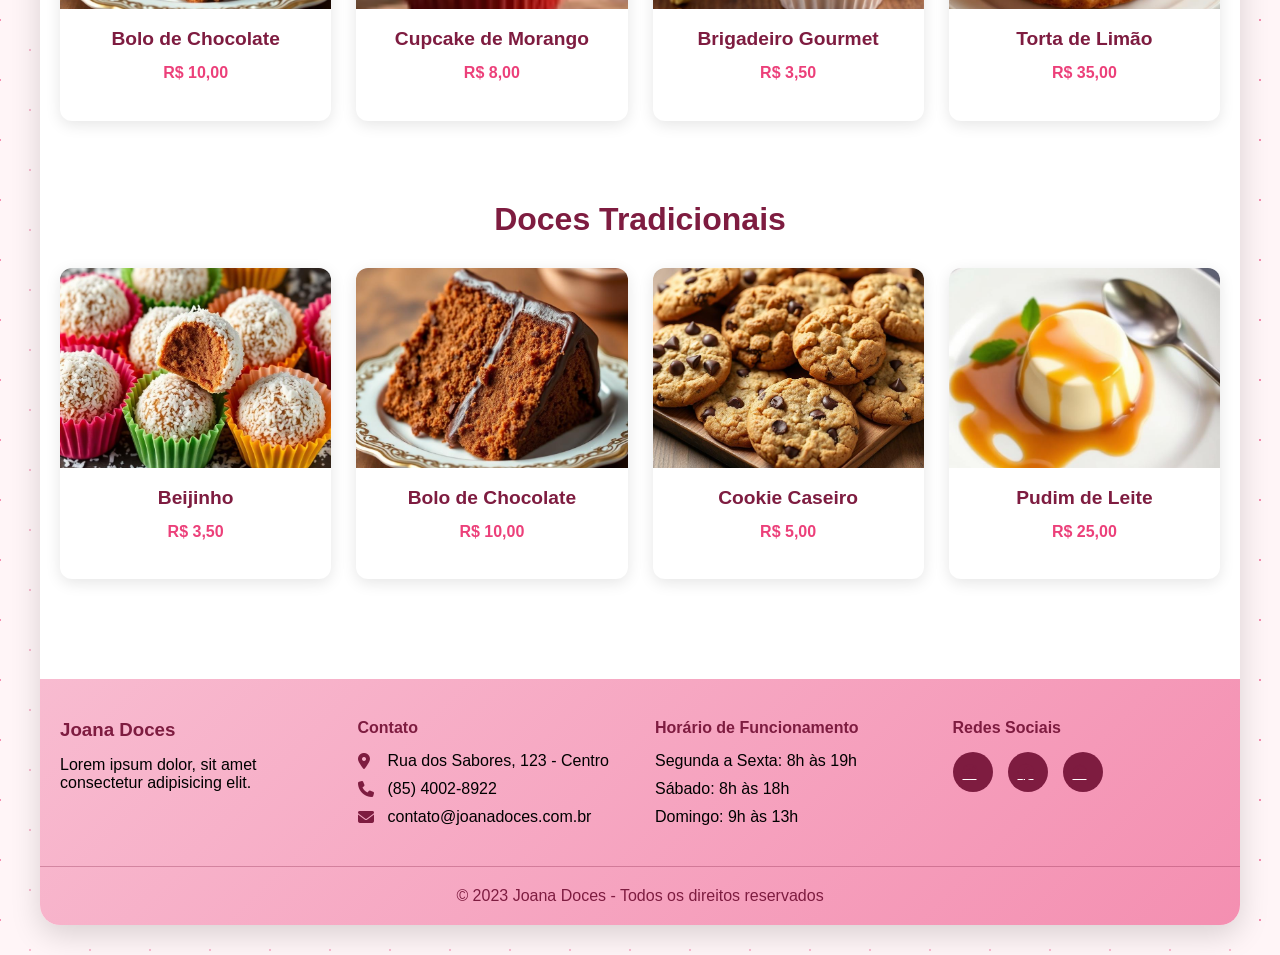
==== commit f474e067: "IMAGEM CARROSEL Coloquei imagens visível para para as pessoas verem os produtos" ====
--- a/code/index.html
+++ b/code/index.html
@@ -79,7 +79,7 @@
                 <div class="carousel-container">
                     <div class="carousel">
                         <div class="carousel-slide active">
-                            <img src="https://images.unsplash.com/photo-1558319024-50a6119e4327?ixlib=rb-4.0.3&ixid=M3wxMjA3fDB8MHxwaG90by1wYWdlfHx8fGVufDB8fHx8fA%3D%3D&auto=format&fit=crop&w=1200&q=80"
+                            <img src="img/baixados (5).jfif"
                                 alt="Bolos decorados">
                             <div class="slide-content">
                                 <h2>Mais vendidos</h2>
@@ -88,7 +88,7 @@
                             </div>
                         </div>
                         <div class="carousel-slide">
-                            <img src="https://images.unsplash.com/photo-1578985545062-69928b1d9587?ixlib=rb-4.0.3&ixid=M3wxMjA3fDB8MHxwaG90by1wYWdlfHx8fGVufDB8fHx8fA%3D%3D&auto=format&fit=crop&w=1200&q=80"
+                            <img src="img/baixados (4).jfif"
                                 alt="Cupcakes coloridos">
                             <div class="slide-content">
                                 <h2>Doces do dia</h2>
@@ -97,7 +97,7 @@
                             </div>
                         </div>
                         <div class="carousel-slide">
-                            <img src="https://images.unsplash.com/photo-1586788680434-30d8b2a0655d?ixlib=rb-4.0.3&ixid=M3wxMjA3fDB8MHxwaG90by1wYWdlfHx8fGVufDB8fHx8fA%3D%3D&auto=format&fit=crop&w=1200&q=80"
+                            <img src="img/baixados (2).jfif"
                                 alt="Docinhos finos">
                             <div class="slide-content">
                                 <h2>Sem ideia</h2>
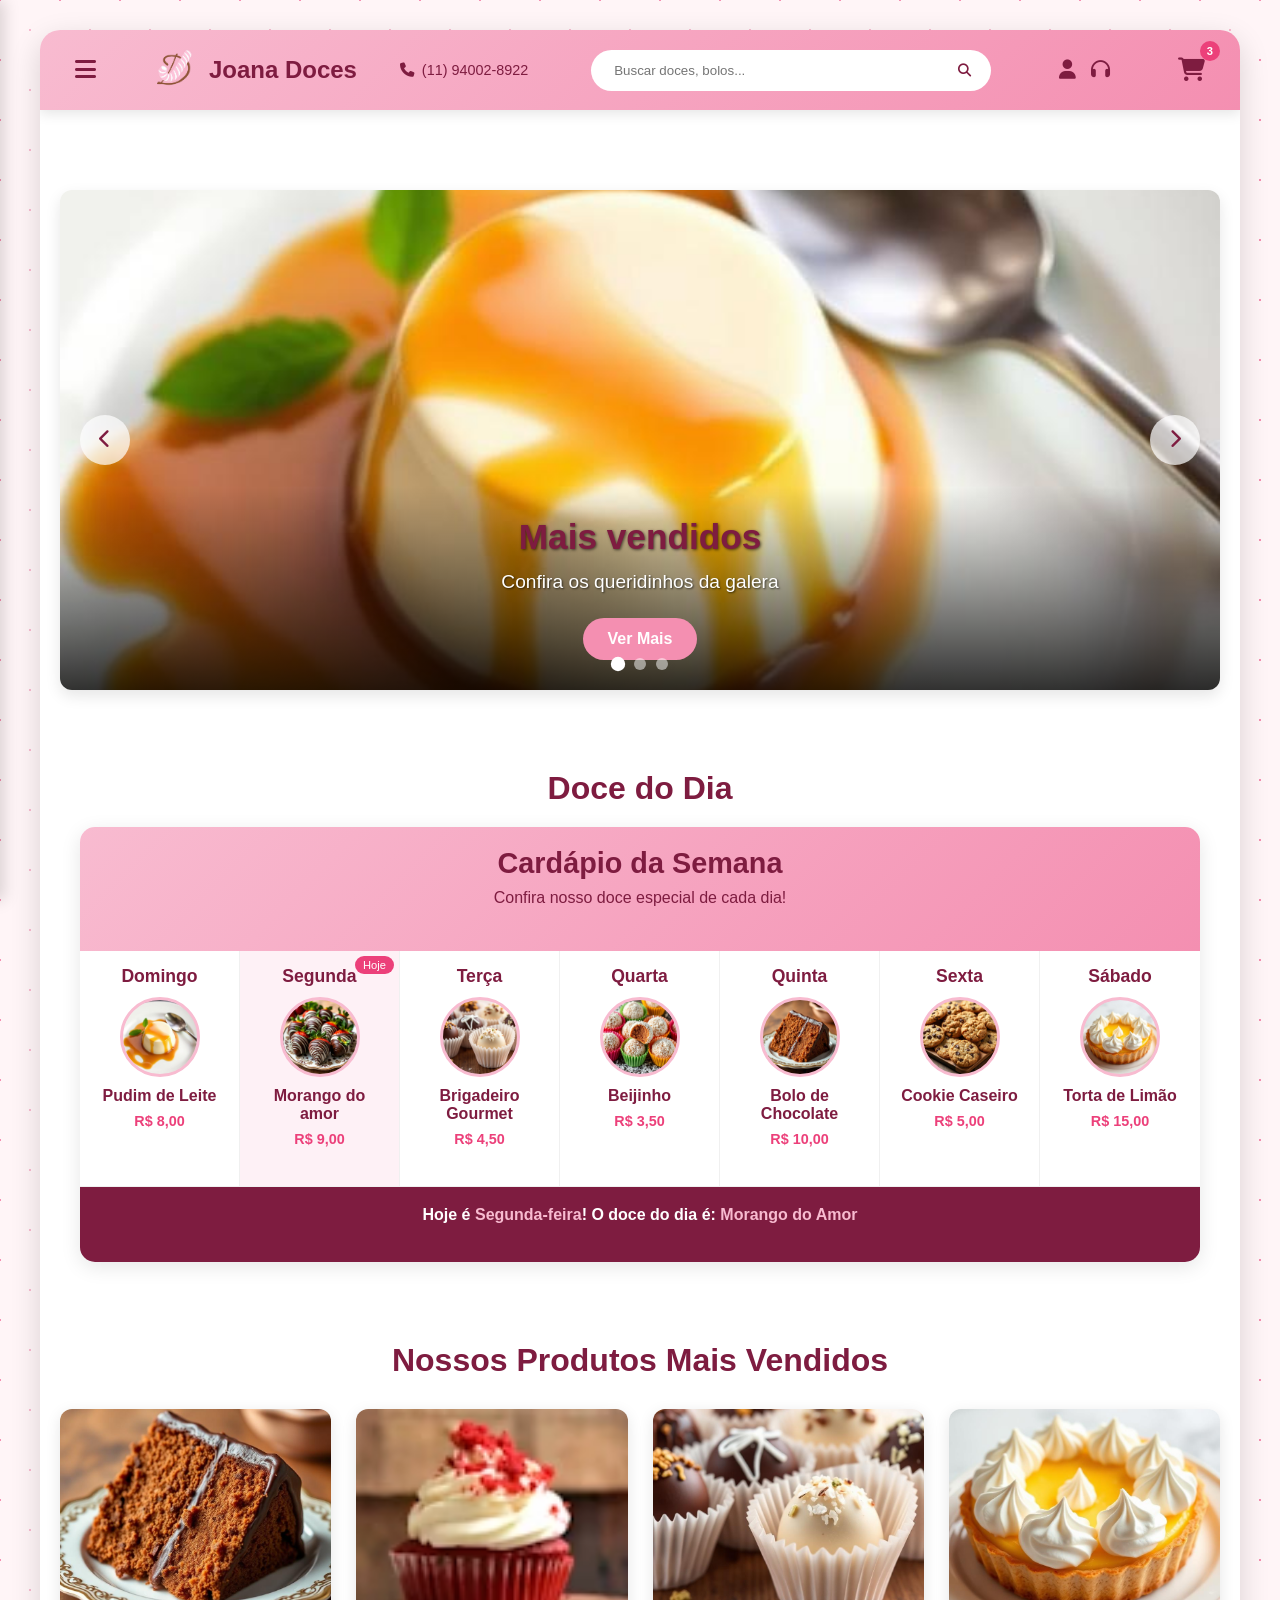
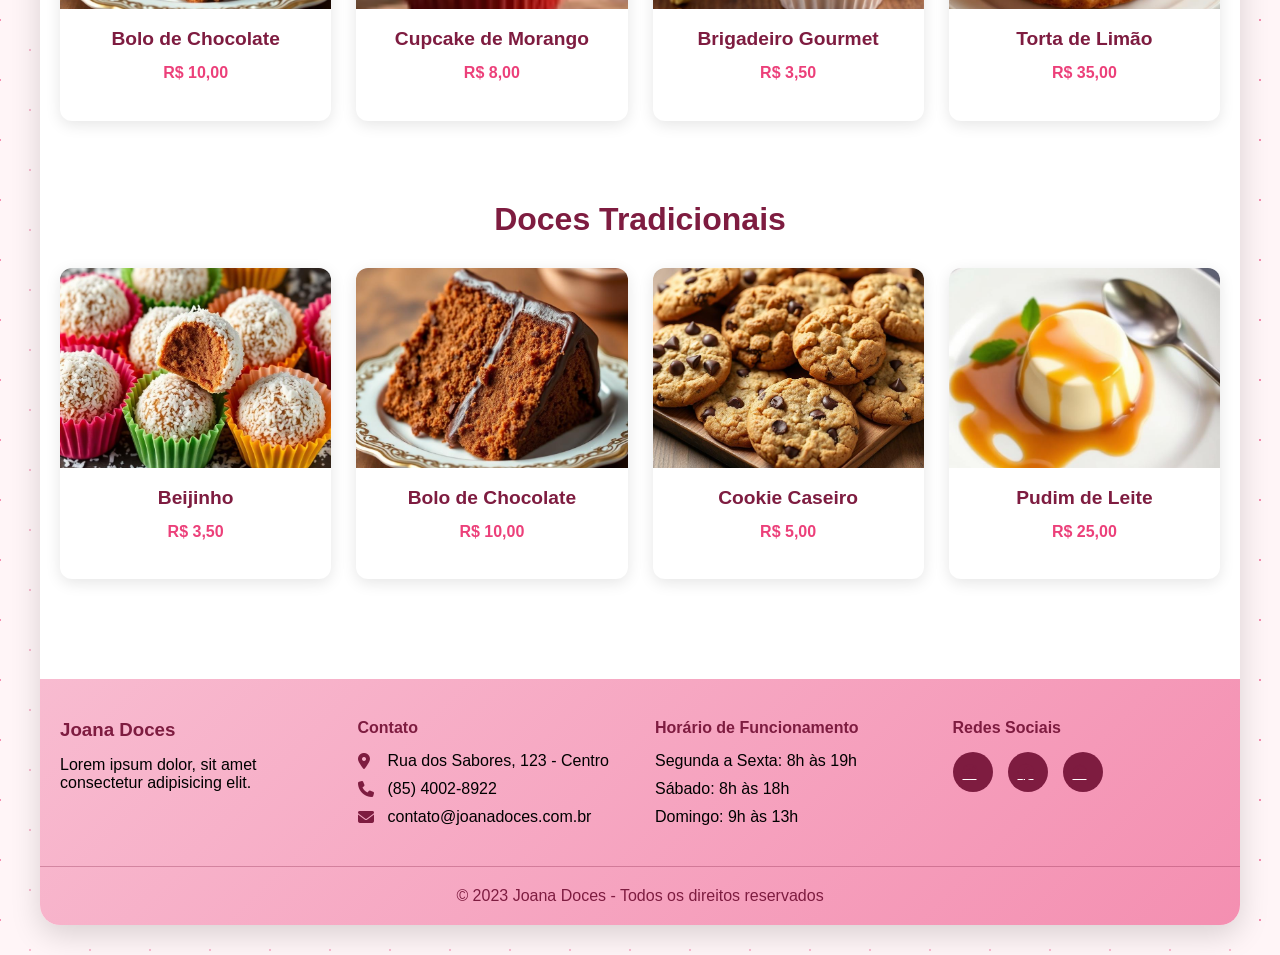
==== commit 7a6e58fd: "TOPO DO SITE Mudei a parte do topo colocando o nome da loja, troquei os botoes por icones e coloque " ====
--- a/code/index.html
+++ b/code/index.html
@@ -39,8 +39,8 @@
                 <a href="login.html" class="user-icon" aria-label="Minha conta">
                     <i class="fas fa-user"></i>
                 </a>
-                <a href="#" class="wishlist-icon" aria-label="Favoritos">
-                    <i class="fas fa-heart"></i>
+                <a href="/code/pages/suporte.html" class="wishlist-icon" aria-label="Suporte">
+                    <i class="fa-solid fa-headphones"></i>
                 </a>
             </div>
 
@@ -64,9 +64,9 @@
                     <li><a href="#"><i class="fas fa-birthday-cake"></i> Bolos</a></li>
                     <li><a href="#"><i class="fas fa-cookie"></i> Doces do dia</a></li>
                     <li><a href="#"><i class="fas fa-cupcake"></i> Doces</a></li>
-                    <li><a href="#"><i class="fas fa-gift"></i> Encomendas</a></li>
+                    <li><a href="pages/loja.html"><i class="fas fa-gift"></i> Encomendas</a></li>
                     <li><a href="#"><i class="fas fa-users"></i> Sobre Nós</a></li>
-                    <li><a href="#"><i class="fas fa-phone"></i> Contato</a></li>
+                    <li><a href="pages/suporte.html"><i class="fas fa-phone"></i> Contato</a></li>
                 </ul>
             </nav>
         </div>
